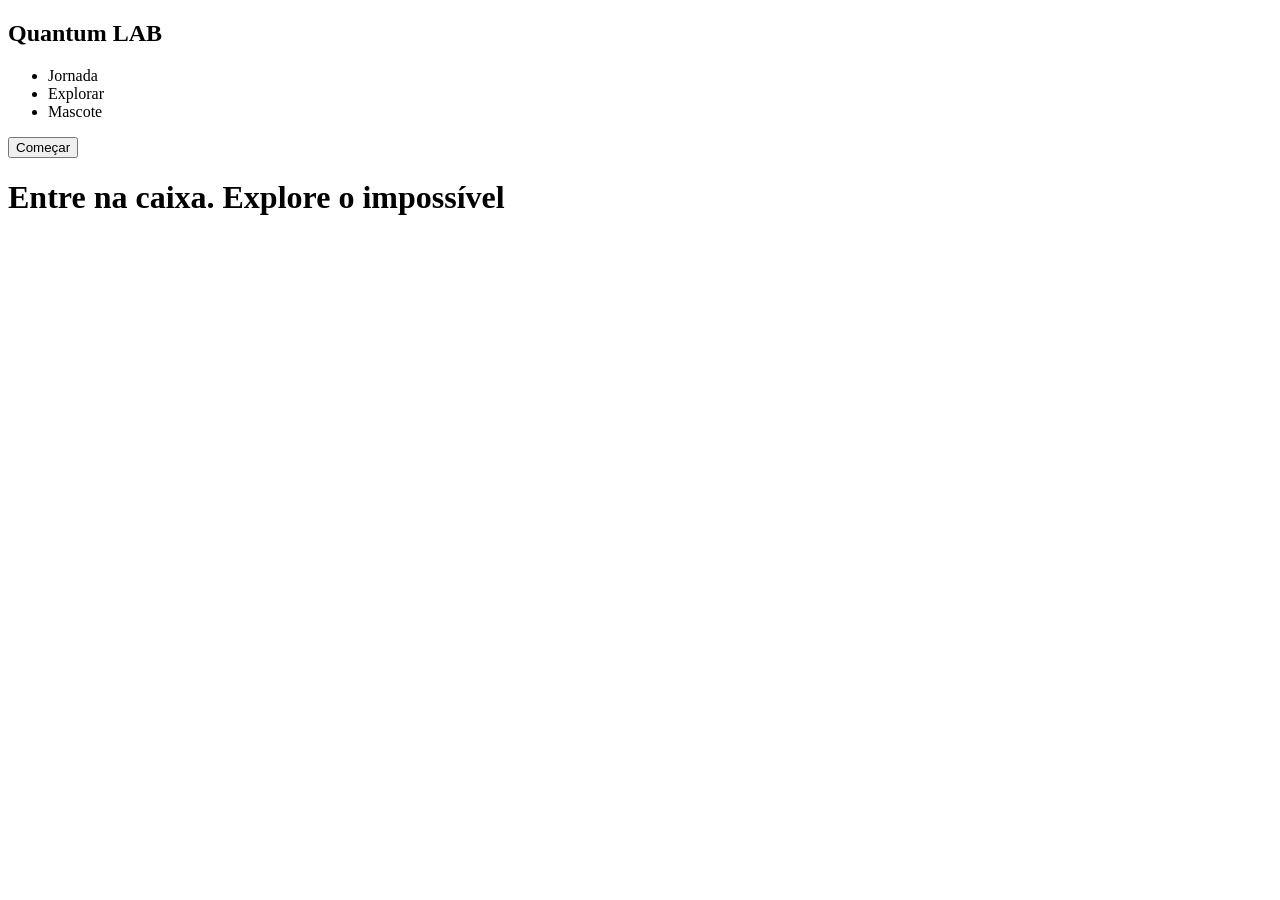
==== templates/index.html @ 4c8d71ef "inicio do html" ====
<!DOCTYPE html>
<html lang="pt-br">
<head>
    <meta charset="UTF-8">
    <meta name="viewport" content="width=device-width, initial-scale=1.0">
    <title>Quantum LAB</title>
    <link rel="stylesheet" href="{{ url_for('static', filename='styles/main.css') }}">  
</head>
<body>
    <header>
        <div class="logo">
            <h2>Quantum LAB</h2>
        </div>
        <div class="links">
            <ul>
                <li><a>Jornada</a></li>
                <li><a>Explorar</a></li>
                <li><a>Mascote</a></li>
            </ul>
        </div>
        <div>
            <button class="botao">Começar</button>
        </div>
    </header>
    <main>
        <h1>Entre na caixa. Explore o impossível</h1>
    </main>
    <footer>
        
    </footer>
</body>
</html>
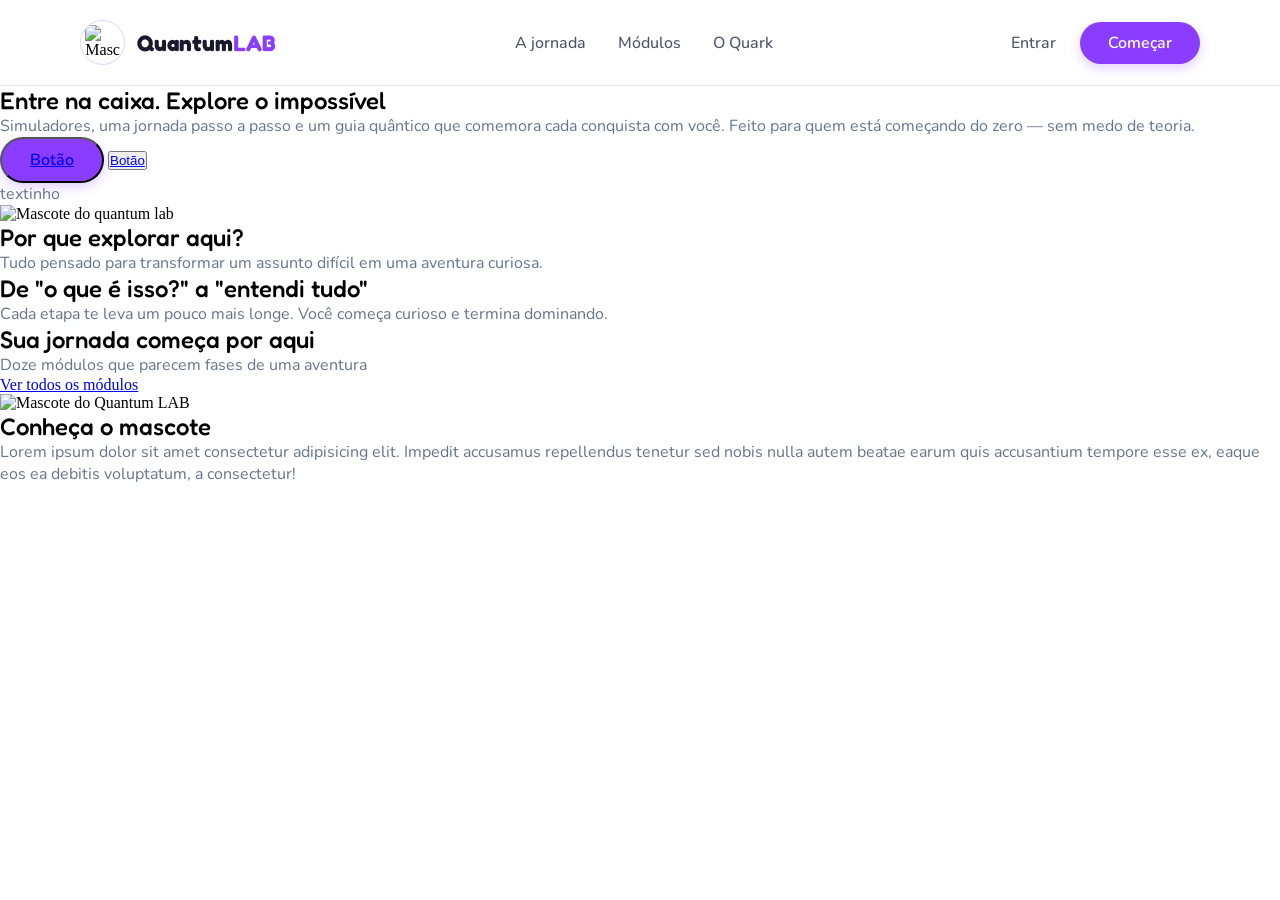
==== commit 81d83f54: "header do index" ====
--- a/templates/index.html
+++ b/templates/index.html
@@ -4,29 +4,111 @@
     <meta charset="UTF-8">
     <meta name="viewport" content="width=device-width, initial-scale=1.0">
     <title>Quantum LAB</title>
+    <link rel="stylesheet" href="../static/styles/main.css">
+    <link rel="stylesheet" href="../static/styles/index.css">
     <link rel="stylesheet" href="{{ url_for('static', filename='styles/main.css') }}">  
 </head>
 <body>
     <header>
+
         <div class="logo">
-            <h2>Quantum LAB</h2>
+            <div class="mascote-icon">
+                <img src="#" alt="Mascote Quantum Lab">
+            </div>
+            <h2>Quantum<span class="roxo">LAB</span></h2>
         </div>
-        <div class="links">
+
+        <nav class="links">
             <ul>
-                <li><a>Jornada</a></li>
-                <li><a>Explorar</a></li>
-                <li><a>Mascote</a></li>
+                <li><a href="#">A jornada</a></li>
+                <li><a href="#">Módulos</a></li>
+                <li><a href="#">O Quark</a></li>
             </ul>
+        </nav>
+
+        <div class="acoes">
+            <a href="#" class="link-entrar">Entrar</a>
+            <a href="#" class="botao1">Começar</a>
         </div>
-        <div>
-            <button class="botao">Começar</button>
-        </div>
+
     </header>
     <main>
-        <h1>Entre na caixa. Explore o impossível</h1>
+        <section id="inicio">
+            <div>
+                <div>
+                    <h1>Entre na caixa. Explore o impossível</h1>
+                    <p>Simuladores, uma jornada passo a passo e um guia quântico que comemora cada conquista com você. Feito para quem está começando do zero — sem medo de teoria.</p>
+                    <button class="botao1"><a href="#">Botão</a></button>
+                    <button class="botao2"><a href="#">Botão</a></button>
+                    <p>textinho</p>
+                </div>
+                <div>
+                    <img src="#" alt="Mascote do quantum lab">
+                </div>
+            </div>
+        </section>
+        <section id="explorar">
+            <div>
+                <div class="titulo-h2">
+                    <h2>Por que explorar aqui?</h2>
+                    <p>Tudo pensado para transformar um assunto difícil em uma aventura curiosa.</p>
+                </div>
+                <div>
+                    <div class="box"></div>
+                    <div class="box"></div>
+                    <div class="box"></div>
+                    <div class="box"></div>
+                </div>
+            </div>
+        </section>
+        <section id="explicar">
+            <div class="titulo-h2">
+                <h2>De "o que é isso?" a "entendi tudo"</h2>
+                <p>Cada etapa te leva um pouco mais longe. Você começa curioso e termina dominando.</p>
+            </div>
+            <div class="trilha">
+
+            </div>
+        </section>
+        <section id="jornada">
+            <div class="titulo-h2">
+                <h2>Sua jornada começa por aqui</h2>
+                <p>Doze módulos que parecem fases de uma aventura</p>
+            </div>
+            <div class="card">
+                <div></div>
+                <div></div>
+                <div></div>
+                <div></div>
+                <div></div>
+                <div></div>
+            </div>
+            <div class="botao2">
+                <a href="#">Ver todos os módulos</a>
+            </div>
+        </section>
+        <section id="mascote">
+            <div>
+                <div>
+                    <img src="#" alt="Mascote do Quantum LAB">
+                </div>
+                <div>
+                    <h2>Conheça o mascote</h2>
+                    <p>Lorem ipsum dolor sit amet consectetur adipisicing elit. Impedit accusamus repellendus tenetur sed nobis nulla autem beatae earum quis accusantium tempore esse ex, eaque eos ea debitis voluptatum, a consectetur!</p>
+                </div>
+            </div>
+        </section>
+        <section id="pronto">
+            <div>
+
+            </div>
+        </section>
+
     </main>
     <footer>
-        
+        <div>
+
+        </div>
     </footer>
 </body>
 </html>
--- a/static/styles/main.css
+++ b/static/styles/main.css
@@ -0,0 +1,21 @@
+/*Fontes*/
+@import url('https://fonts.googleapis.com/css2?family=Fredoka:wght@300..700&family=Nunito:ital,wght@0,200..1000;1,200..1000&family=Viga&display=swap');
+
+* {
+  margin: 0;
+  padding: 0;
+  box-sizing: border-box;
+}
+
+h1, h2{
+    font-family: 'fredoka', sans-serif;
+    font-weight: 500;
+}
+
+p{
+    font-family: "Nunito", sans-serif;
+    color: #65758b;
+}
+.roxo{
+    color: #6b26d9;
+}
--- a/static/styles/index.css
+++ b/static/styles/index.css
@@ -0,0 +1,98 @@
+header {
+    display: flex;
+    justify-content: space-between;
+    align-items: center;
+    padding: 20px 80px;
+    background-color: #ffffff;
+    border-bottom: 1px solid #e5e5e5;
+}
+
+.logo {
+    display: flex;
+    align-items: center;
+    gap: 12px;
+}
+
+.mascote-icon {
+    width: 45px;
+    height: 45px;
+    border-radius: 50%;
+    border: 1px solid #e2d4f8; 
+    display: flex;
+    align-items: center;
+    justify-content: center;
+    overflow: hidden;
+}
+
+.mascote-icon img {
+    width: 80%;
+    height: 80%;
+    object-fit: contain;
+}
+
+.logo h2 {
+    font-size: 1.4rem;
+    font-weight: 700;
+    color: #1a1a2e;
+}
+
+.logo .roxo {
+    color: #8b3dff;
+}
+
+.links ul {
+    display: flex;
+    list-style: none;
+    gap: 32px;
+}
+
+.links a {
+    font-family: 'nunito';
+    text-decoration: none;
+    color: #4a5568;
+    font-size: 1rem;
+    font-weight: 500;
+    transition: color 0.2s ease;
+}
+
+.links a:hover {
+    color: #8b3dff;
+}
+
+.acoes {
+    display: flex;
+    align-items: center;
+    gap: 24px;
+}
+
+.link-entrar {
+    font-family: 'nunito';
+    text-decoration: none;
+    color: #4a5568;
+    font-size: 1rem;
+    font-weight: 500;
+    transition: color 0.2s ease;
+}
+
+.link-entrar:hover {
+    color: #8b3dff;
+}
+
+.botao1 {
+    font-family: 'nunito';
+    display: inline-block;
+    background-color: #8b3dff;
+    color: #ffffff;
+    text-decoration: none;
+    padding: 10px 28px;
+    border-radius: 50px; 
+    font-weight: 600;
+    font-size: 1rem;
+    box-shadow: 0 4px 12px rgba(139, 61, 255, 0.25);
+    transition: transform 0.2s ease, background-color 0.2s ease;
+}
+
+.botao1:hover {
+    background-color: #7928ed;
+    transform: translateY(-1px);
+}
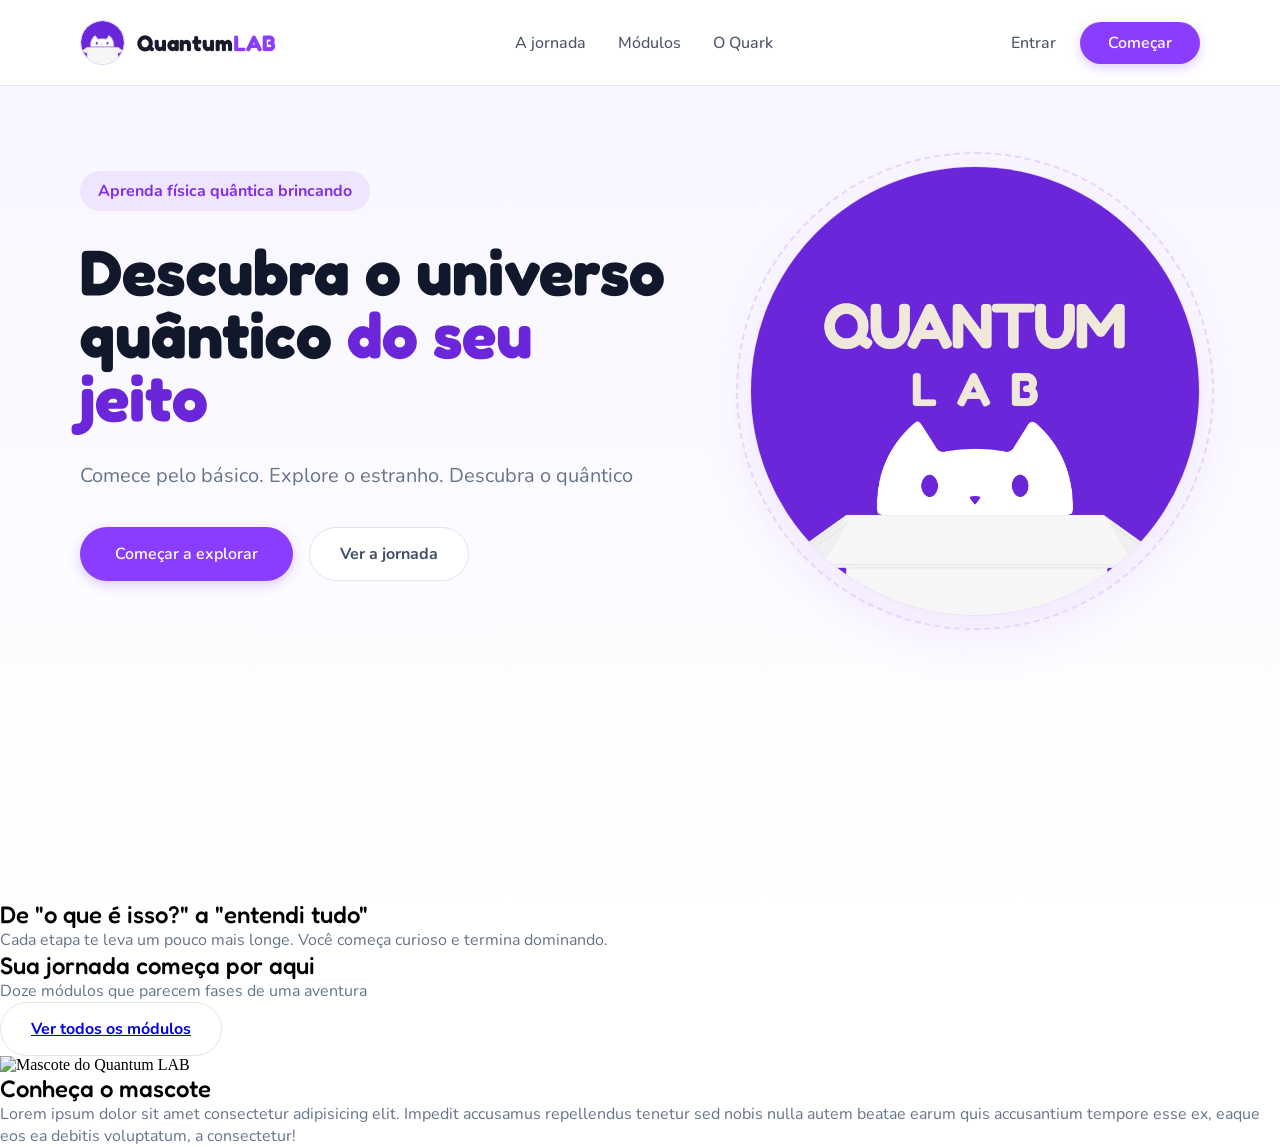
==== commit 95717ff1: "hero do index" ====
--- a/templates/index.html
+++ b/templates/index.html
@@ -10,14 +10,12 @@
 </head>
 <body>
     <header>
-
         <div class="logo">
             <div class="mascote-icon">
-                <img src="#" alt="Mascote Quantum Lab">
+                <img src="../static/images/logo.png" alt="Mascote do Quantum LAB">
             </div>
             <h2>Quantum<span class="roxo">LAB</span></h2>
         </div>
-
         <nav class="links">
             <ul>
                 <li><a href="#">A jornada</a></li>
@@ -33,34 +31,36 @@
 
     </header>
     <main>
+
+    <main>
         <section id="inicio">
-            <div>
-                <div>
-                    <h1>Entre na caixa. Explore o impossível</h1>
-                    <p>Simuladores, uma jornada passo a passo e um guia quântico que comemora cada conquista com você. Feito para quem está começando do zero — sem medo de teoria.</p>
-                    <button class="botao1"><a href="#">Botão</a></button>
-                    <button class="botao2"><a href="#">Botão</a></button>
-                    <p>textinho</p>
+            <div class="hero-conteudo">
+                
+                <div class="hero-texto">
+                    <div class="badge">
+                        <i class="fa-solid fa-sparkles"></i> Aprenda física quântica brincando
+                    </div>
+                    
+                    <h1>Descubra o universo quântico <span class="roxo">do seu jeito</span></h1>
+                    
+                    <p>Comece pelo básico. Explore o estranho. Descubra o quântico</p>
+                    
+                    <div class="hero-botoes">
+                        <a href="#" class="botao1">Começar a explorar</a>
+                        <a href="#" class="botao2">Ver a jornada</a>
+                    </div>
+                    
+                </div>  
+
+                <div class="hero-mascote">
+                    <div class="circulo-mascote">
+                        <img src="../static/images/Quantum.png" alt="Mascote">
+                    </div>
                 </div>
-                <div>
-                    <img src="#" alt="Mascote do quantum lab">
-                </div>
+                
             </div>
         </section>
-        <section id="explorar">
-            <div>
-                <div class="titulo-h2">
-                    <h2>Por que explorar aqui?</h2>
-                    <p>Tudo pensado para transformar um assunto difícil em uma aventura curiosa.</p>
-                </div>
-                <div>
-                    <div class="box"></div>
-                    <div class="box"></div>
-                    <div class="box"></div>
-                    <div class="box"></div>
-                </div>
-            </div>
-        </section>
+
         <section id="explicar">
             <div class="titulo-h2">
                 <h2>De "o que é isso?" a "entendi tudo"</h2>
--- a/static/styles/index.css
+++ b/static/styles/index.css
@@ -25,10 +25,12 @@
 }
 
 .mascote-icon img {
-    width: 80%;
-    height: 80%;
-    object-fit: contain;
-}
+    width: 100%;
+    height: 100%;
+    object-fit: cover;
+    border-radius: 50%;
+}
+
 
 .logo h2 {
     font-size: 1.4rem;
@@ -95,4 +97,134 @@
 .botao1:hover {
     background-color: #7928ed;
     transform: translateY(-1px);
+}
+
+#inicio {
+    min-height: calc(100vh - 86px);
+    padding: 80px;
+    background: linear-gradient(
+        180deg,
+        #f8f6ff 0%,
+        #ffffff 100%
+    );
+}
+
+.hero-conteudo {
+    max-width: 1500px;
+    margin: 0 auto;
+
+    display: flex;
+    align-items: center;
+    justify-content: space-between;
+    gap: 80px;
+}
+
+.hero-texto {
+    max-width: 760px;
+}
+
+.badge {
+    display: inline-block;
+
+    padding: 9px 18px;
+    margin-bottom: 30px;
+
+    border-radius: 30px;
+
+    background-color: #f0e5ff;
+    color: #812de8;
+
+    font-family: "Nunito", sans-serif;
+    font-size: 1rem;
+    font-weight: 700;
+}
+
+.hero-texto h1 {
+    color: #11182b;
+    font-size: clamp(3rem, 5vw, 4.6rem);
+    line-height: 0.98;
+    font-weight: 700;
+    margin-bottom: 30px;
+}
+
+.hero-texto p {
+    max-width: 700px;
+
+    font-size: 1.25rem;
+    line-height: 1.6;
+
+    margin-bottom: 35px;
+}
+
+.hero-botoes {
+    display: flex;
+    align-items: center;
+    gap: 16px;
+    margin-bottom: 30px;
+}
+
+.hero-botoes .botao1 {
+    padding: 16px 35px;
+}
+
+.botao2 {
+    display: inline-block;
+
+    padding: 15px 30px;
+
+    border: 1px solid #dfe4ed;
+    border-radius: 50px;
+
+    background-color: white;
+
+    color: #40506a;
+    text-decoration: none;
+
+    font-family: "Nunito", sans-serif;
+    font-weight: 700;
+}
+
+.hero-info {
+    color: #91a3bf;
+
+    font-family: "Nunito", sans-serif;
+    font-size: 0.95rem;
+}
+
+.hero-mascote {
+    width: 450px;
+    height: 450px;
+    display: flex;
+    align-items: center;
+    justify-content: center;
+    flex-shrink: 0; 
+}
+
+.circulo-mascote {
+    width: 100%;
+    height: 100%;
+    display: flex;
+    align-items: center;
+    justify-content: center;
+    border-radius: 50%;
+    background-color: #ffffff;
+    border: 1px solid #eadcff;
+    box-shadow: 0 20px 50px rgba(139, 61, 255, 0.10);
+    position: relative;
+}
+
+.circulo-mascote::before {
+    content: "";
+    position: absolute;
+    inset: -15px;
+    border-radius: 50%;
+    border: 2px dashed #e7d5ff;
+}
+
+.circulo-mascote img {
+    width: 100%;
+    height: 100%;
+    object-fit: cover;
+    border-radius: 50%;
+    z-index: 1;
 }
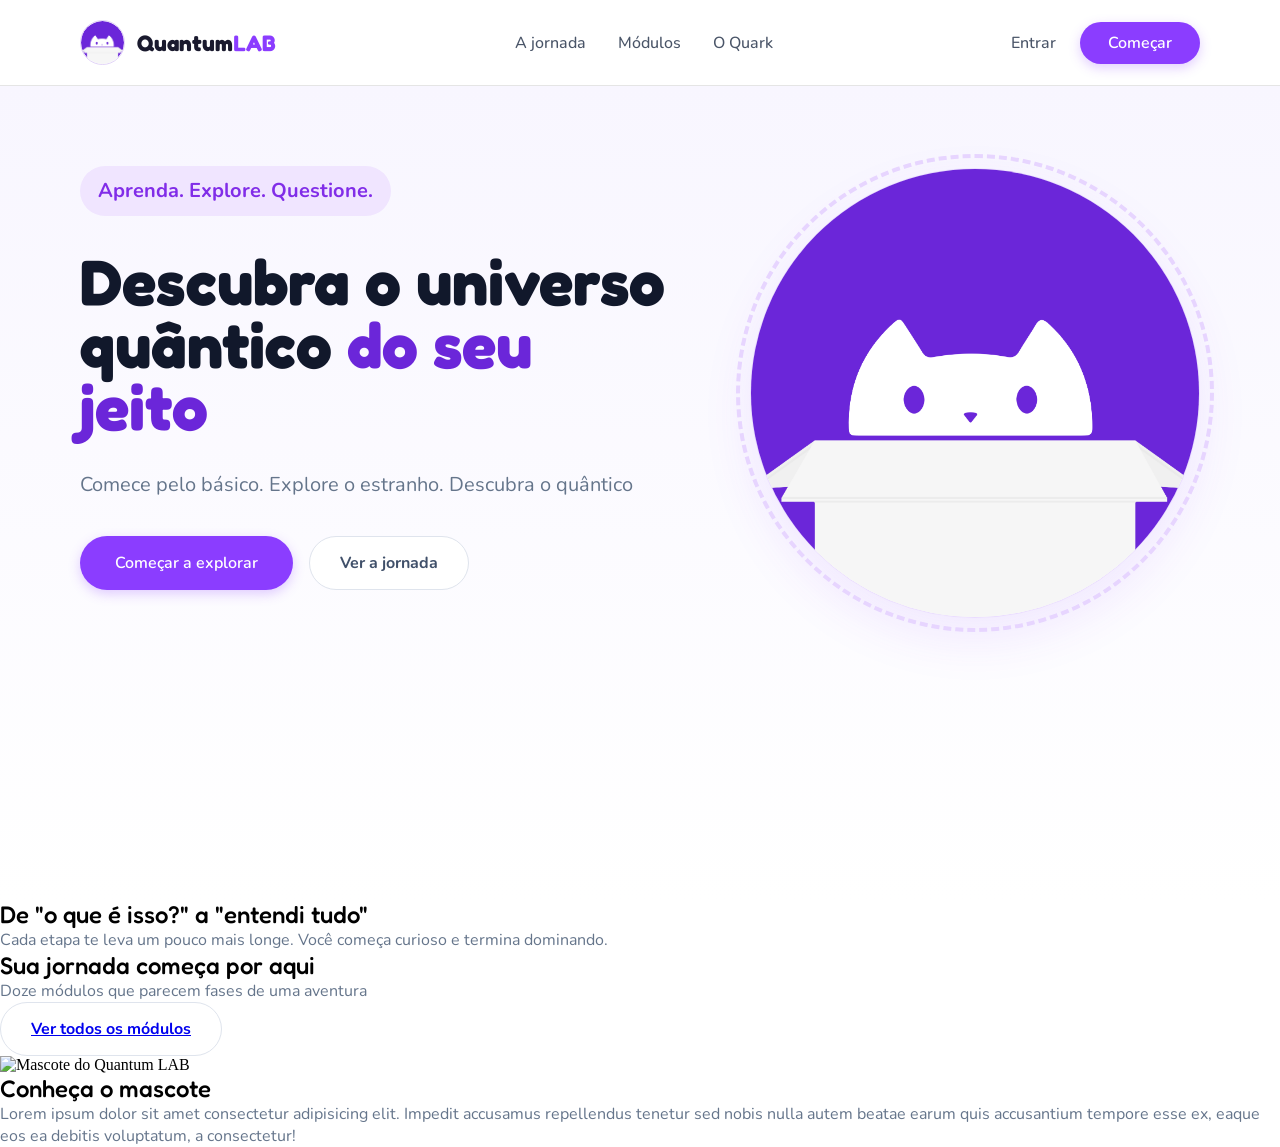
==== commit ad0815b1: "ajustes" ====
--- a/templates/index.html
+++ b/templates/index.html
@@ -38,7 +38,7 @@
                 
                 <div class="hero-texto">
                     <div class="badge">
-                        <i class="fa-solid fa-sparkles"></i> Aprenda física quântica brincando
+                        <p>Aprenda. Explore. Questione.</p>
                     </div>
                     
                     <h1>Descubra o universo quântico <span class="roxo">do seu jeito</span></h1>
@@ -54,7 +54,7 @@
 
                 <div class="hero-mascote">
                     <div class="circulo-mascote">
-                        <img src="../static/images/Quantum.png" alt="Mascote">
+                        <img src="../static/images/logo.png" alt="Mascote">
                     </div>
                 </div>
                 
--- a/static/styles/index.css
+++ b/static/styles/index.css
@@ -112,7 +112,6 @@
 .hero-conteudo {
     max-width: 1500px;
     margin: 0 auto;
-
     display: flex;
     align-items: center;
     justify-content: space-between;
@@ -123,17 +122,13 @@
     max-width: 760px;
 }
 
-.badge {
+.badge p {
     display: inline-block;
-
     padding: 9px 18px;
     margin-bottom: 30px;
-
     border-radius: 30px;
-
     background-color: #f0e5ff;
     color: #812de8;
-
     font-family: "Nunito", sans-serif;
     font-size: 1rem;
     font-weight: 700;
@@ -149,10 +144,8 @@
 
 .hero-texto p {
     max-width: 700px;
-
     font-size: 1.25rem;
     line-height: 1.6;
-
     margin-bottom: 35px;
 }
 
@@ -186,7 +179,6 @@
 
 .hero-info {
     color: #91a3bf;
-
     font-family: "Nunito", sans-serif;
     font-size: 0.95rem;
 }
@@ -218,7 +210,7 @@
     position: absolute;
     inset: -15px;
     border-radius: 50%;
-    border: 2px dashed #e7d5ff;
+    border: 4px dashed #e7d5ff;
 }
 
 .circulo-mascote img {
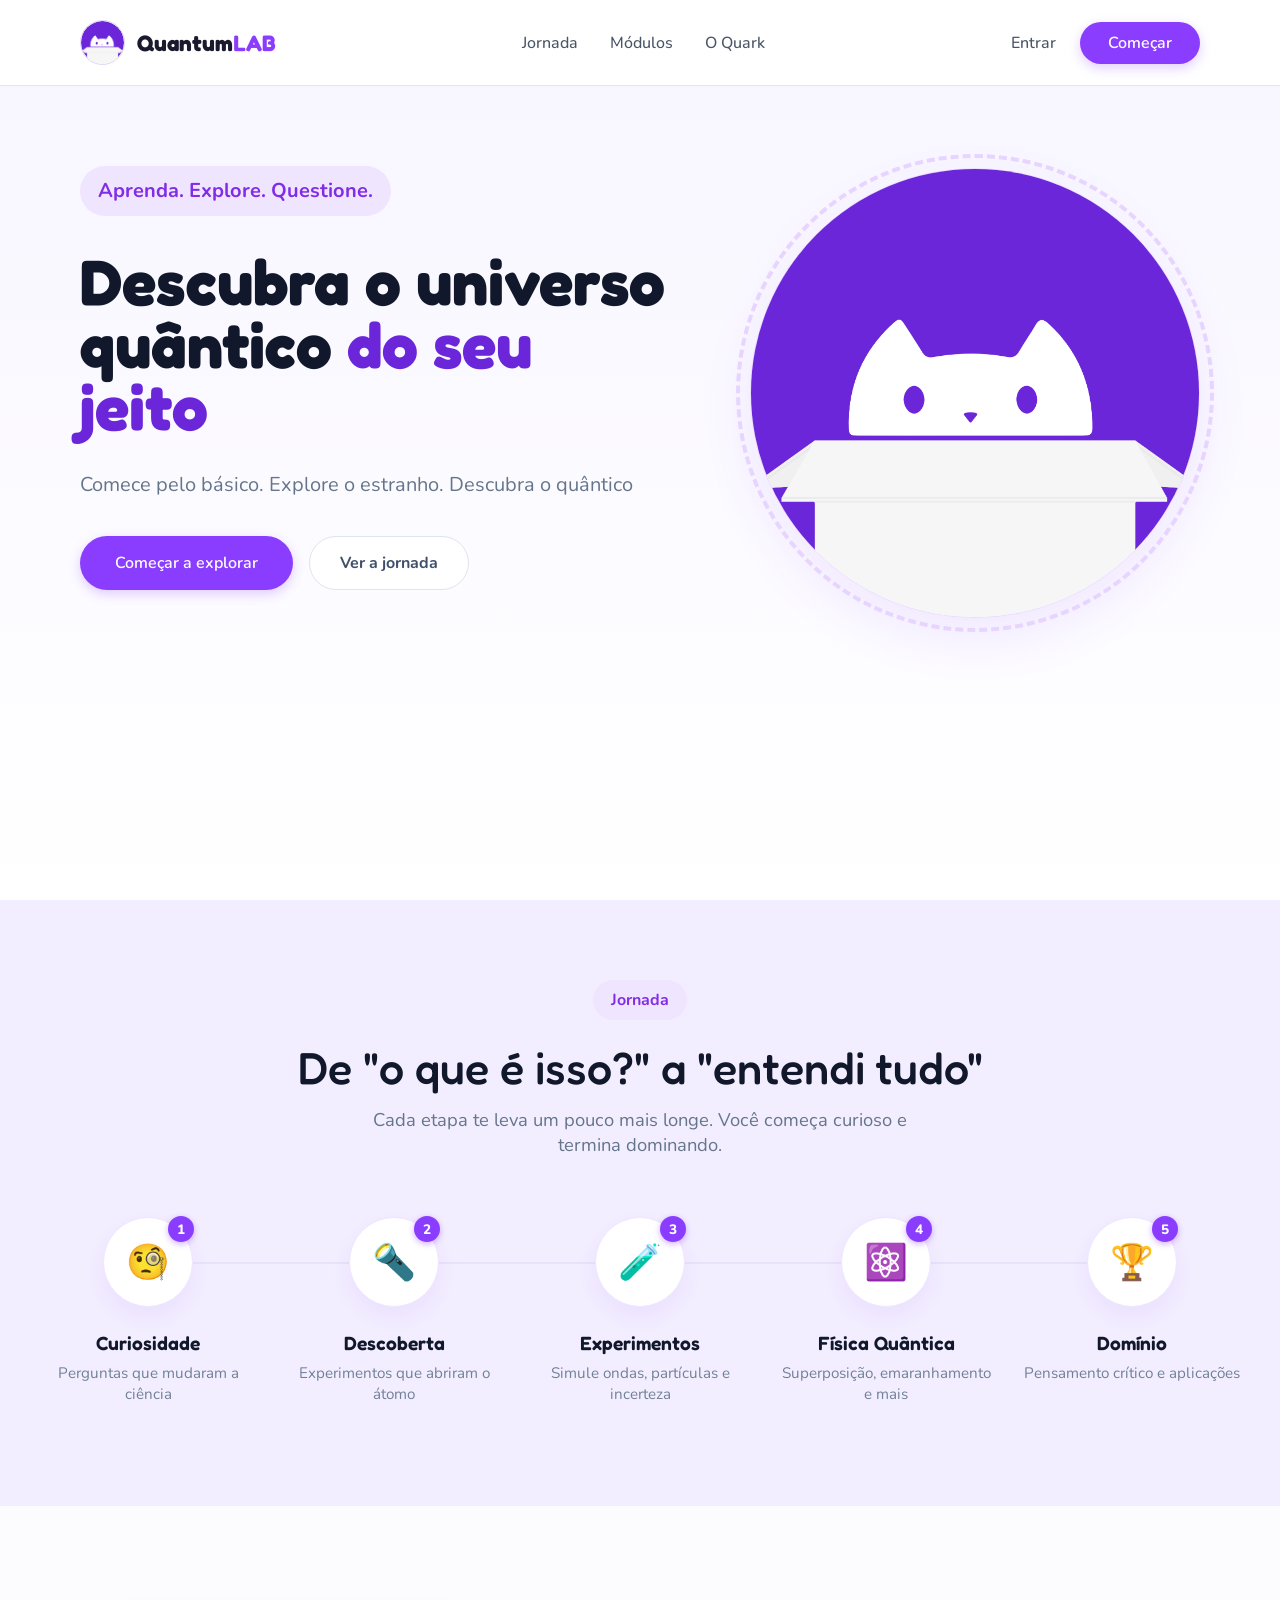
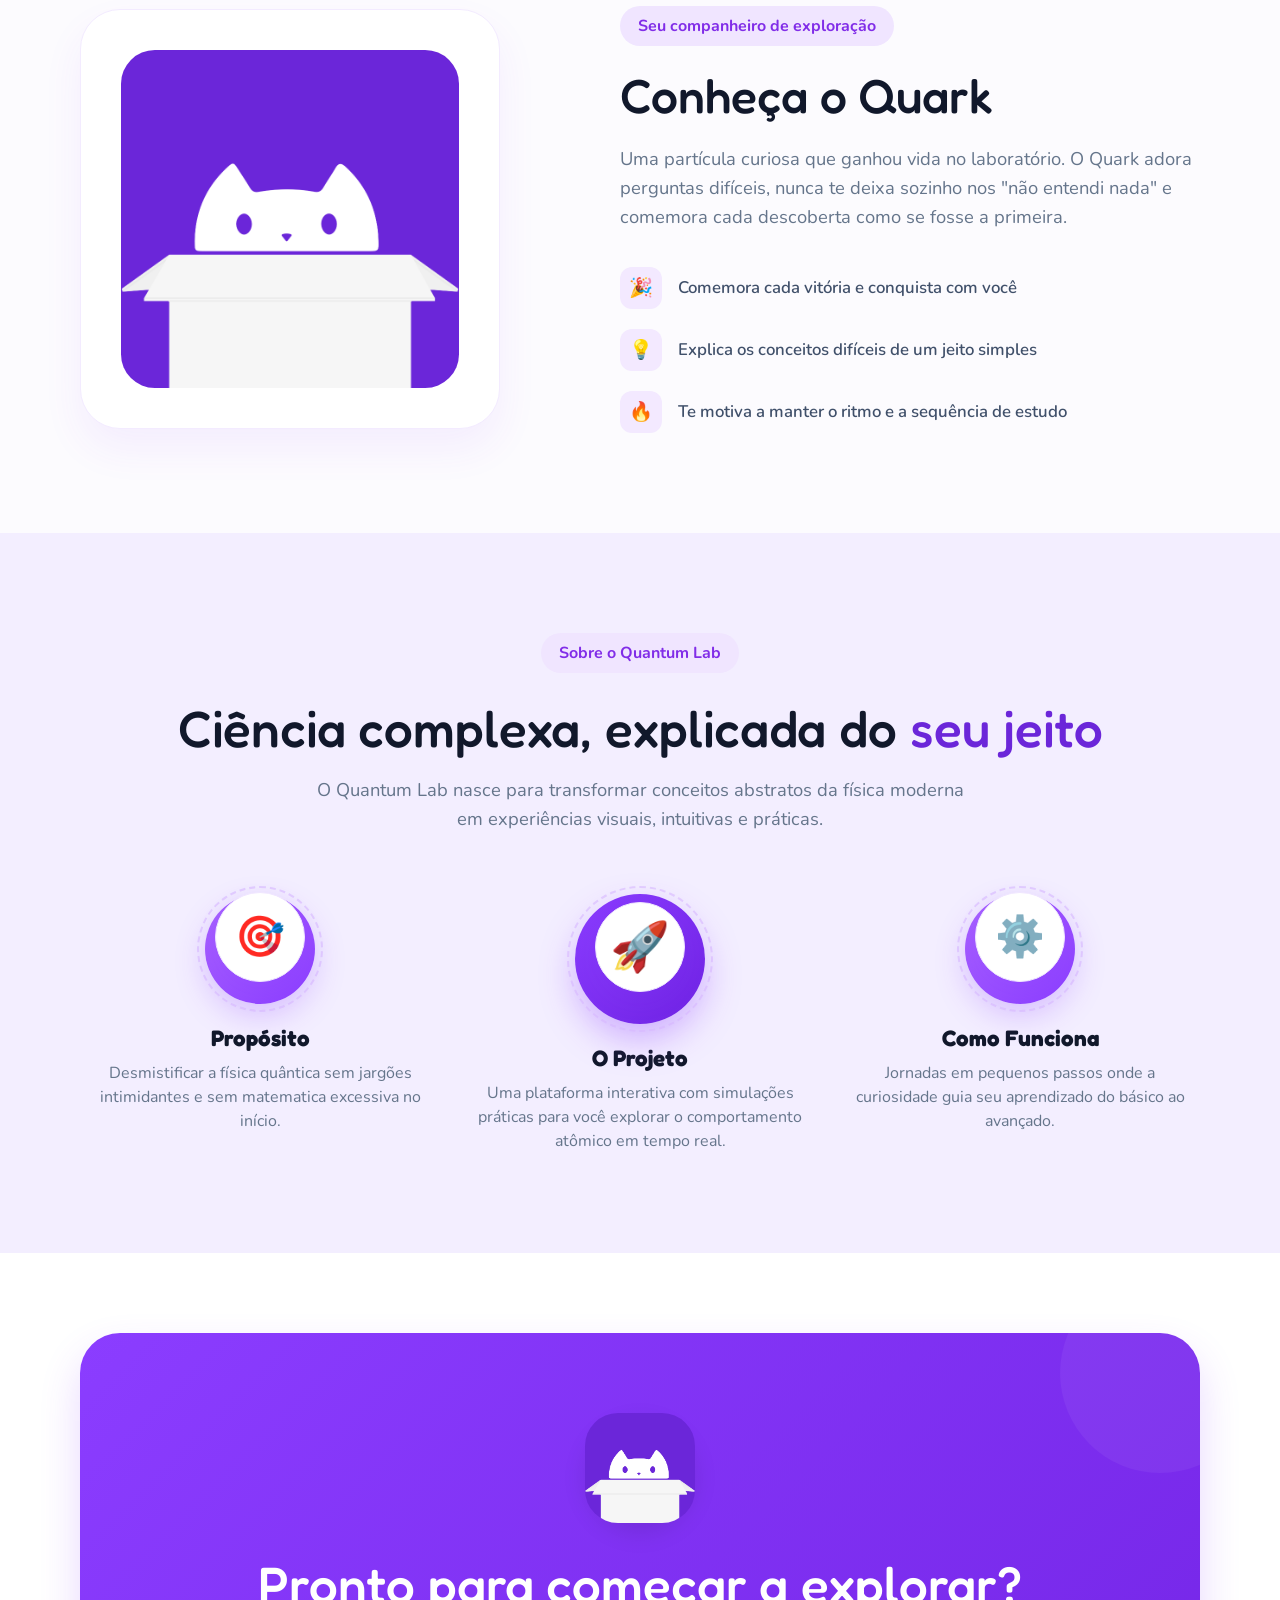
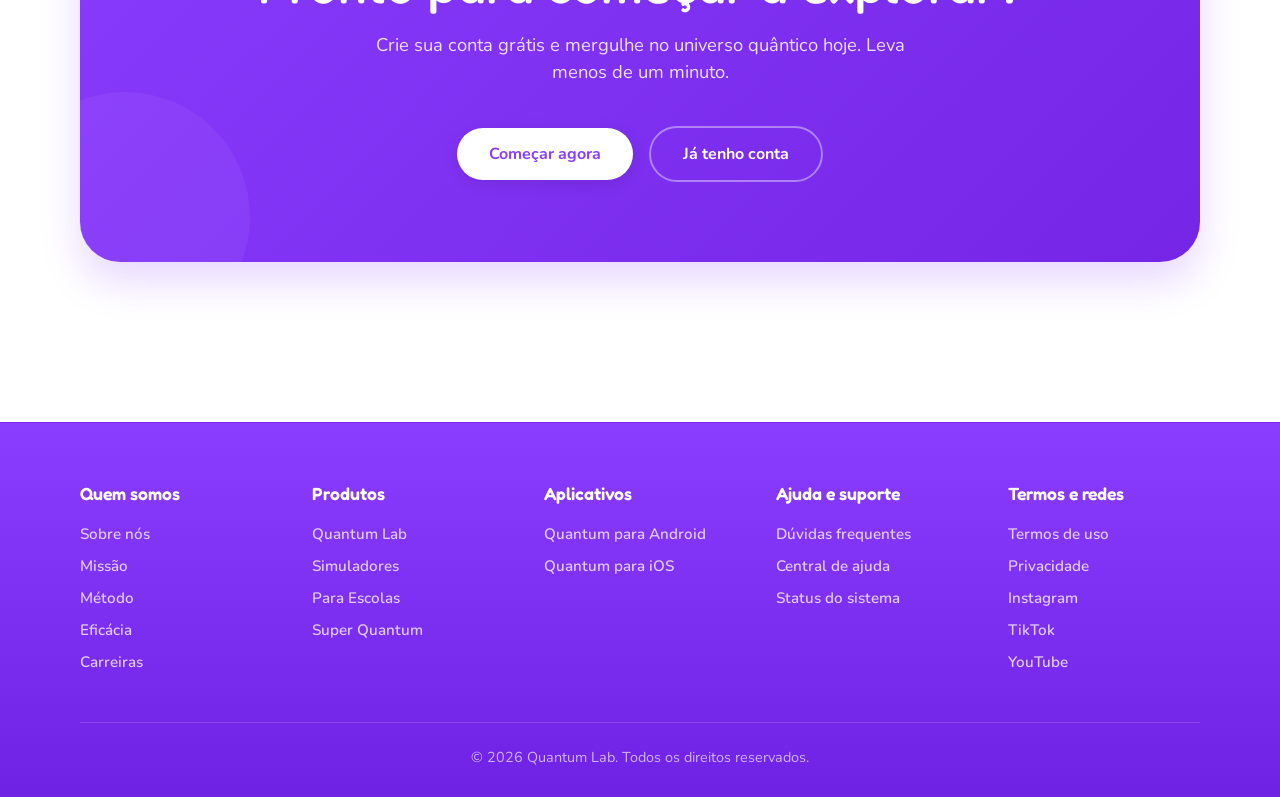
==== commit 1eeecf4a: "css" ====
--- a/templates/index.html
+++ b/templates/index.html
@@ -18,7 +18,7 @@
         </div>
         <nav class="links">
             <ul>
-                <li><a href="#">A jornada</a></li>
+                <li><a href="#jornada">Jornada</a></li>
                 <li><a href="#">Módulos</a></li>
                 <li><a href="#">O Quark</a></li>
             </ul>
@@ -30,7 +30,6 @@
         </div>
 
     </header>
-    <main>
 
     <main>
         <section id="inicio">
@@ -61,53 +60,235 @@
             </div>
         </section>
 
-        <section id="explicar">
+        <section id="jornada">
+            <div class="badge">
+                <p>Jornada</p>
+            </div>
+
             <div class="titulo-h2">
                 <h2>De "o que é isso?" a "entendi tudo"</h2>
                 <p>Cada etapa te leva um pouco mais longe. Você começa curioso e termina dominando.</p>
             </div>
-            <div class="trilha">
-
-            </div>
-        </section>
-        <section id="jornada">
-            <div class="titulo-h2">
-                <h2>Sua jornada começa por aqui</h2>
-                <p>Doze módulos que parecem fases de uma aventura</p>
-            </div>
-            <div class="card">
-                <div></div>
-                <div></div>
-                <div></div>
-                <div></div>
-                <div></div>
-                <div></div>
-            </div>
-            <div class="botao2">
-                <a href="#">Ver todos os módulos</a>
-            </div>
-        </section>
+
+            <div class="trilha-container">
+                <div class="linha-trilha"></div>
+                
+                <div class="trilha">
+                    <!-- Passo 1 -->
+                    <div class="passo-item">
+                        <div class="circulo-icone">
+                            <span class="numero-badge">1</span>
+                            <span class="emoji-icone">🧐</span>
+                        </div>
+                        <h3>Curiosidade</h3>
+                        <p>Perguntas que mudaram a ciência</p>
+                    </div>
+
+                    <!-- Passo 2 -->
+                    <div class="passo-item">
+                        <div class="circulo-icone">
+                            <span class="numero-badge">2</span>
+                            <span class="emoji-icone">🔦</span>
+                        </div>
+                        <h3>Descoberta</h3>
+                        <p>Experimentos que abriram o átomo</p>
+                    </div>
+
+                    <!-- Passo 3 -->
+                    <div class="passo-item">
+                        <div class="circulo-icone">
+                            <span class="numero-badge">3</span>
+                            <span class="emoji-icone">🧪</span>
+                        </div>
+                        <h3>Experimentos</h3>
+                        <p>Simule ondas, partículas e incerteza</p>
+                    </div>
+
+                    <!-- Passo 4 -->
+                    <div class="passo-item">
+                        <div class="circulo-icone">
+                            <span class="numero-badge">4</span>
+                            <span class="emoji-icone">⚛️</span>
+                        </div>
+                        <h3>Física Quântica</h3>
+                        <p>Superposição, emaranhamento e mais</p>
+                    </div>
+
+                    <!-- Passo 5 -->
+                    <div class="passo-item">
+                        <div class="circulo-icone">
+                            <span class="numero-badge">5</span>
+                            <span class="emoji-icone">🏆</span>
+                        </div>
+                        <h3>Domínio</h3>
+                        <p>Pensamento crítico e aplicações</p>
+                    </div>
+                </div>
+            </div>
+        </section>
+
         <section id="mascote">
-            <div>
-                <div>
-                    <img src="#" alt="Mascote do Quantum LAB">
-                </div>
-                <div>
-                    <h2>Conheça o mascote</h2>
-                    <p>Lorem ipsum dolor sit amet consectetur adipisicing elit. Impedit accusamus repellendus tenetur sed nobis nulla autem beatae earum quis accusantium tempore esse ex, eaque eos ea debitis voluptatum, a consectetur!</p>
-                </div>
-            </div>
-        </section>
-        <section id="pronto">
-            <div>
-
+            <div class="mascote-container">
+                <!-- Card com a imagem do mascote à esquerda -->
+                <div class="mascote-card">
+                    <img src="../static/images/logo.png" alt="Quark - Mascote">
+                </div>
+
+                <!-- Conteúdo de texto à direita -->
+                <div class="mascote-texto">
+                    <div class="badge">
+                        <p>Seu companheiro de exploração</p>
+                    </div>
+
+                    <h2>Conheça o Quark</h2>
+
+                    <p class="mascote-descricao">
+                        Uma partícula curiosa que ganhou vida no laboratório. O Quark adora perguntas difíceis, nunca te deixa sozinho nos "não entendi nada" e comemora cada descoberta como se fosse a primeira.
+                    </p>
+
+                    <ul class="mascote-lista">
+                        <li>
+                            <span class="icone-box">🎉</span>
+                            <span>Comemora cada vitória e conquista com você</span>
+                        </li>
+                        <li>
+                            <span class="icone-box">💡</span>
+                            <span>Explica os conceitos difíceis de um jeito simples</span>
+                        </li>
+                        <li>
+                            <span class="icone-box">🔥</span>
+                            <span>Te motiva a manter o ritmo e a sequência de estudo</span>
+                        </li>
+                    </ul>
+                </div>
+            </div>
+        </section>
+
+        <section id="sobre">
+            <div class="sobre-container">
+                <!-- Badge Superior -->
+                <div class="badge">
+                    <p>Sobre o Quantum Lab</p>
+                </div>
+
+                <!-- Título e Subtítulo -->
+                <div class="titulo-h2">
+                    <h2>Ciência complexa, explicada do <span class="roxo">seu jeito</span></h2>
+                    <p>O Quantum Lab nasce para transformar conceitos abstratos da física moderna em experiências visuais, intuitivas e práticas.</p>
+                </div>
+
+                <!-- Elementos Circulares Interativos/Decorativos em Grid Centralizado -->
+                <div class="sobre-circulos-grid">
+                    <!-- Círculo 1: Propósito -->
+                    <div class="circulo-card">
+                        <div class="circulo-roxo-wrapper">
+                            <div class="circulo-roxo">
+                                <span class="circulo-icone">🎯</span>
+                            </div>
+                        </div>
+                        <h3>Propósito</h3>
+                        <p>Desmistificar a física quântica sem jargões intimidantes e sem matematica excessiva no início.</p>
+                    </div>
+
+                    <!-- Círculo 2: O Projeto (Destaque Principal) -->
+                    <div class="circulo-card destaque">
+                        <div class="circulo-roxo-wrapper">
+                            <div class="circulo-roxo grande">
+                                <span class="circulo-icone">🚀</span>
+                            </div>
+                        </div>
+                        <h3>O Projeto</h3>
+                        <p>Uma plataforma interativa com simulações práticas para você explorar o comportamento atômico em tempo real.</p>
+                    </div>
+
+                    <!-- Círculo 3: Metodologia -->
+                    <div class="circulo-card">
+                        <div class="circulo-roxo-wrapper">
+                            <div class="circulo-roxo">
+                                <span class="circulo-icone">⚙️</span>
+                            </div>
+                        </div>
+                        <h3>Como Funciona</h3>
+                        <p>Jornadas em pequenos passos onde a curiosidade guia seu aprendizado do básico ao avançado.</p>
+                    </div>
+                </div>
+            </div>
+        </section>
+
+        <section id="cta-final">
+            <div class="cta-card">
+                <div class="cta-mascote-circulo">
+                    <img src="../static/images/logo.png" alt="Mascote Quark">
+                </div>
+                
+                <h2>Pronto para começar a explorar?</h2>
+                <p>Crie sua conta grátis e mergulhe no universo quântico hoje. Leva menos de um minuto.</p>
+                
+                <div class="cta-botoes">
+                    <a href="#" class="botao-branco">Começar agora</a>
+                    <a href="#" class="botao-borda">Já tenho conta</a>
+                </div>
             </div>
         </section>
 
     </main>
-    <footer>
-        <div>
-
+
+    <footer class="footer-simples">
+        <div class="footer-conteudo">
+            <div class="footer-grid">
+                <div class="footer-col">
+                    <h4>Quem somos</h4>
+                    <ul>
+                        <li><a href="#">Sobre nós</a></li>
+                        <li><a href="#">Missão</a></li>
+                        <li><a href="#">Método</a></li>
+                        <li><a href="#">Eficácia</a></li>
+                        <li><a href="#">Carreiras</a></li>
+                    </ul>
+                </div>
+
+                <div class="footer-col">
+                    <h4>Produtos</h4>
+                    <ul>
+                        <li><a href="#">Quantum Lab</a></li>
+                        <li><a href="#">Simuladores</a></li>
+                        <li><a href="#">Para Escolas</a></li>
+                        <li><a href="#">Super Quantum</a></li>
+                    </ul>
+                </div>
+
+                <div class="footer-col">
+                    <h4>Aplicativos</h4>
+                    <ul>
+                        <li><a href="#">Quantum para Android</a></li>
+                        <li><a href="#">Quantum para iOS</a></li>
+                    </ul>
+                </div>
+
+                <div class="footer-col">
+                    <h4>Ajuda e suporte</h4>
+                    <ul>
+                        <li><a href="#">Dúvidas frequentes</a></li>
+                        <li><a href="#">Central de ajuda</a></li>
+                        <li><a href="#">Status do sistema</a></li>
+                    </ul>
+                </div>
+
+                <div class="footer-col">
+                    <h4>Termos e redes</h4>
+                    <ul>
+                        <li><a href="#">Termos de uso</a></li>
+                        <li><a href="#">Privacidade</a></li>
+                        <li><a href="#">Instagram</a></li>
+                        <li><a href="#">TikTok</a></li>
+                        <li><a href="#">YouTube</a></li>
+                    </ul>
+                </div>
+            </div>
+
+            <div class="footer-bottom">
+                <p>© 2026 Quantum Lab. Todos os direitos reservados.</p>
+            </div>
         </div>
     </footer>
 </body>
--- a/static/styles/main.css
+++ b/static/styles/main.css
@@ -5,6 +5,10 @@
   margin: 0;
   padding: 0;
   box-sizing: border-box;
+}
+
+html {
+  scroll-behavior: smooth;
 }
 
 h1, h2{
--- a/static/styles/index.css
+++ b/static/styles/index.css
@@ -219,4 +219,608 @@
     object-fit: cover;
     border-radius: 50%;
     z-index: 1;
+}
+
+/* Section jornada*/
+#jornada {
+    padding: 80px 40px 100px;
+    background-color: #F3EEFF;
+    text-align: center;
+}
+
+#jornada .badge p {
+    margin-bottom: 20px;
+}
+
+.titulo-h2 h2 {
+    font-size: clamp(2rem, 3.5vw, 2.8rem);
+    color: #11182b;
+    margin-bottom: 12px;
+}
+
+.titulo-h2 p {
+    font-size: 1.15rem;
+    max-width: 600px;
+    margin: 0 auto 60px;
+}
+
+/* Estrutura da Trilha */
+.trilha-container {
+    position: relative;
+    max-width: 1300px;
+    margin: 0 auto;
+}
+
+.linha-trilha {
+    position: absolute;
+    top: 45px;
+    left: 8%;
+    right: 8%;
+    height: 2px;
+    background-color: #e9e2f8;
+    z-index: 1;
+}
+
+.trilha {
+    display: flex;
+    justify-content: space-between;
+    align-items: flex-start;
+    position: relative;
+    z-index: 2;
+}
+
+.passo-item {
+    display: flex;
+    flex-direction: column;
+    align-items: center;
+    width: 18%;
+}
+
+/* Círculos e Ícones */
+.circulo-icone {
+    width: 90px;
+    height: 90px;
+    border-radius: 50%;
+    background-color: #ffffff;
+    border: 1px solid #f0e6ff;
+    box-shadow: 0 10px 25px rgba(139, 61, 255, 0.08);
+    display: flex;
+    align-items: center;
+    justify-content: center;
+    position: relative;
+    margin-bottom: 24px;
+}
+
+.emoji-icone {
+    font-size: 2.2rem;
+}
+
+/* Badge numérico (1, 2, 3...) */
+.numero-badge {
+    position: absolute;
+    top: -2px;
+    right: -2px;
+    width: 26px;
+    height: 26px;
+    background-color: #8b3dff;
+    color: #ffffff;
+    border-radius: 50%;
+    font-family: 'Nunito', sans-serif;
+    font-size: 0.85rem;
+    font-weight: 800;
+    display: flex;
+    align-items: center;
+    justify-content: center;
+    box-shadow: 0 2px 6px rgba(139, 61, 255, 0.4);
+}
+
+/* Textos da etapa */
+.passo-item h3 {
+    font-family: 'Fredoka', sans-serif;
+    font-size: 1.2rem;
+    font-weight: 600;
+    color: #11182b;
+    margin-bottom: 8px;
+}
+
+.passo-item p {
+    font-size: 0.95rem;
+    line-height: 1.4;
+    color: #718096;
+}
+
+/* Seção Mascote */
+#mascote {
+    padding: 100px 80px;
+    background-color: #fcfbfe;
+    display: flex;
+    justify-content: center;
+}
+
+.mascote-container {
+    max-width: 1200px;
+    width: 100%;
+    display: flex;
+    align-items: center;
+    justify-content: space-between;
+    gap: 80px;
+}
+
+/* Card da Imagem */
+.mascote-card {
+    width: 420px;
+    height: 420px;
+    background-color: #ffffff;
+    border-radius: 40px;
+    padding: 40px;
+    display: flex;
+    align-items: center;
+    justify-content: center;
+    box-shadow: 0 20px 40px rgba(139, 61, 255, 0.07);
+    border: 1px solid #f3ebff;
+    flex-shrink: 0;
+}
+
+.mascote-card img {
+    width: 100%;
+    height: 100%;
+    object-fit: contain;
+}
+
+/* Texto do Mascote */
+.mascote-texto {
+    max-width: 580px;
+}
+
+.mascote-texto .badge p {
+    margin-bottom: 20px;
+}
+
+.mascote-texto h2 {
+    font-size: clamp(2.2rem, 4vw, 3rem);
+    color: #11182b;
+    margin-bottom: 20px;
+}
+
+.mascote-descricao {
+    font-size: 1.15rem;
+    line-height: 1.6;
+    color: #65758b;
+    margin-bottom: 35px;
+}
+
+/* Lista de Recursos com Ícones */
+.mascote-lista {
+    list-style: none;
+    display: flex;
+    flex-direction: column;
+    gap: 20px;
+}
+
+.mascote-lista li {
+    display: flex;
+    align-items: center;
+    gap: 16px;
+    font-family: "Nunito", sans-serif;
+    font-size: 1.05rem;
+    color: #40506a;
+    font-weight: 600;
+}
+
+.icone-box {
+    width: 42px;
+    height: 42px;
+    border-radius: 12px;
+    background-color: #f3e9ff;
+    display: flex;
+    align-items: center;
+    justify-content: center;
+    font-size: 1.2rem;
+    flex-shrink: 0;
+}
+
+/* Seção Mascote */
+#mascote {
+    padding: 100px 80px;
+    background-color: #fcfbfe;
+    display: flex;
+    justify-content: center;
+}
+
+.mascote-container {
+    max-width: 1200px;
+    width: 100%;
+    display: flex;
+    align-items: center;
+    justify-content: space-between;
+    gap: 80px;
+}
+
+/* Card da Imagem */
+.mascote-card {
+    width: 420px;
+    height: 420px;
+    background-color: #ffffff;
+    border-radius: 40px;
+    padding: 40px;
+    display: flex;
+    align-items: center;
+    justify-content: center;
+    box-shadow: 0 20px 40px rgba(139, 61, 255, 0.07);
+    border: 1px solid #f3ebff;
+    flex-shrink: 0;
+}
+
+.mascote-card img {
+    width: 100%;
+    height: 100%;
+    object-fit: cover;
+    border-radius: 10%; 
+}
+
+/* Texto do Mascote */
+.mascote-texto {
+    max-width: 580px;
+}
+
+.mascote-texto .badge p {
+    margin-bottom: 20px;
+}
+
+.mascote-texto h2 {
+    font-size: clamp(2.2rem, 4vw, 3rem);
+    color: #11182b;
+    margin-bottom: 20px;
+}
+
+.mascote-descricao {
+    font-size: 1.15rem;
+    line-height: 1.6;
+    color: #65758b;
+    margin-bottom: 35px;
+}
+
+/* Lista de Recursos com Ícones */
+.mascote-lista {
+    list-style: none;
+    display: flex;
+    flex-direction: column;
+    gap: 20px;
+}
+
+.mascote-lista li {
+    display: flex;
+    align-items: center;
+    gap: 16px;
+    font-family: "Nunito", sans-serif;
+    font-size: 1.05rem;
+    color: #40506a;
+    font-weight: 600;
+}
+
+.icone-box {
+    width: 42px;
+    height: 42px;
+    border-radius: 12px;
+    background-color: #f3e9ff;
+    display: flex;
+    align-items: center;
+    justify-content: center;
+    font-size: 1.2rem;
+    flex-shrink: 0;
+}
+
+/* Seção Sobre o Quantum Lab */
+#sobre {
+    padding: 100px 40px;
+    background: #F3EEFF;
+    text-align: center;
+    position: relative;
+    overflow: hidden;
+}
+
+.sobre-container {
+    max-width: 1200px;
+    margin: 0 auto;
+    display: flex;
+    flex-direction: column;
+    align-items: center;
+    position: relative;
+    z-index: 2;
+}
+
+#sobre .badge p {
+    margin-bottom: 24px;
+}
+
+#sobre .titulo-h2 h2 {
+    font-size: clamp(2.2rem, 4vw, 3.2rem);
+    color: #11182b;
+    margin-bottom: 16px;
+}
+
+#sobre .titulo-h2 p {
+    font-size: 1.15rem;
+    max-width: 650px;
+    margin: 0 auto 60px;
+    line-height: 1.6;
+}
+
+/* Grid de Círculos Roxos */
+.sobre-circulos-grid {
+    display: flex;
+    justify-content: center;
+    align-items: flex-start;
+    gap: 40px;
+    width: 100%;
+    flex-wrap: wrap;
+}
+
+.circulo-card {
+    flex: 1;
+    min-width: 260px;
+    max-width: 340px;
+    display: flex;
+    flex-direction: column;
+    align-items: center;
+
+}
+
+/* Estrutura dos Círculos e Efeitos Visuais */
+.circulo-roxo-wrapper {
+    position: relative;
+    margin-bottom: 20px;
+    display: flex;
+    align-items: center;
+    justify-content: center;
+}
+
+.circulo-roxo {
+    width: 110px;
+    height: 110px;
+    border-radius: 50%;
+    background: linear-gradient(135deg, #a862ff 0%, #8b3dff 100%);
+    display: flex;
+    align-items: center;
+    justify-content: center;
+    box-shadow: 0 12px 30px rgba(139, 61, 255, 0.25);
+    position: relative;
+    transition: transform 0.3s ease, box-shadow 0.3s ease;
+}
+
+/* Anel externo pulsante/decorativo */
+.circulo-roxo::before {
+    content: "";
+    position: absolute;
+    inset: -8px;
+    border-radius: 50%;
+    border: 2px dashed #d8b8ff;
+    opacity: 0.6;
+}
+
+.circulo-roxo.grande {
+    width: 130px;
+    height: 130px;
+    background: linear-gradient(135deg, #8b3dff 0%, #6f22e3 100%);
+    box-shadow: 0 16px 35px rgba(139, 61, 255, 0.35);
+}
+
+.circulo-card:hover .circulo-roxo {
+    transform: translateY(-6px) scale(1.05);
+    box-shadow: 0 20px 40px rgba(139, 61, 255, 0.4);
+}
+
+.circulo-icone {
+    font-size: 2.5rem;
+}
+
+.circulo-roxo.grande .circulo-icone {
+    font-size: 3rem;
+}
+
+/* Tipografia dos Cards */
+.circulo-card h3 {
+    font-family: 'Fredoka', sans-serif;
+    font-size: 1.4rem;
+    color: #11182b;
+    margin-bottom: 10px;
+}
+
+.circulo-card p {
+    font-size: 1rem;
+    line-height: 1.5;
+    color: #65758b;
+}
+
+/* Seção CTA Final */
+#cta-final {
+    padding: 80px;
+    background-color: #ffffff;
+    display: flex;
+    justify-content: center;
+}
+
+.cta-card {
+    max-width: 1300px;
+    width: 100%;
+    background: linear-gradient(135deg, #8b3dff 0%, #7425e6 100%);
+    border-radius: 40px;
+    padding: 80px 40px;
+    text-align: center;
+    position: relative;
+    overflow: hidden;
+    box-shadow: 0 20px 40px rgba(139, 61, 255, 0.2);
+}
+
+/* Efeito de círculos decorativos nos cantos */
+.cta-card::before {
+    content: "";
+    position: absolute;
+    bottom: -80px;
+    left: -80px;
+    width: 250px;
+    height: 250px;
+    background: rgba(255, 255, 255, 0.05);
+    border-radius: 50%;
+}
+
+.cta-card::after {
+    content: "";
+    position: absolute;
+    top: -60px;
+    right: -60px;
+    width: 200px;
+    height: 200px;
+    background: rgba(255, 255, 255, 0.05);
+    border-radius: 50%;
+}
+
+/* Círculo do Mascote */
+.cta-mascote-circulo {
+    width: 110px;
+    height: 110px;
+    background-color: #ffffff;
+    border-radius: 50%;
+    margin: 0 auto 30px;
+    display: flex;
+    align-items: center;
+    justify-content: center;
+    box-shadow: 0 10px 25px rgba(0, 0, 0, 0.1);
+    position: relative;
+    z-index: 2;
+}
+
+.cta-mascote-circulo img {
+    width: 100%;
+    height: 100%;
+    object-fit: cover;
+    border-radius: 30%;
+}
+
+/* Títulos e Textos */
+.cta-card h2 {
+    font-family: 'Fredoka', sans-serif;
+    font-size: clamp(2.2rem, 4vw, 3.2rem);
+    color: #ffffff;
+    margin-bottom: 16px;
+    position: relative;
+    z-index: 2;
+}
+
+.cta-card p {
+    font-family: 'Nunito', sans-serif;
+    font-size: 1.15rem;
+    color: rgba(255, 255, 255, 0.85);
+    max-width: 550px;
+    margin: 0 auto 40px;
+    line-height: 1.5;
+    position: relative;
+    z-index: 2;
+}
+
+/* Botões do CTA */
+.cta-botoes {
+    display: flex;
+    justify-content: center;
+    align-items: center;
+    gap: 16px;
+    position: relative;
+    z-index: 2;
+}
+
+.botao-branco {
+    background-color: #ffffff;
+    color: #8b3dff;
+    padding: 15px 32px;
+    border-radius: 50px;
+    font-family: 'Nunito', sans-serif;
+    font-weight: 700;
+    text-decoration: none;
+    box-shadow: 0 4px 15px rgba(0, 0, 0, 0.1);
+    transition: transform 0.2s ease, background-color 0.2s ease;
+}
+
+.botao-branco:hover {
+    background-color: #f4f0ff;
+    transform: translateY(-2px);
+}
+
+.botao-borda {
+    background-color: transparent;
+    color: #ffffff;
+    border: 2px solid rgba(255, 255, 255, 0.4);
+    padding: 15px 32px;
+    border-radius: 50px;
+    font-family: 'Nunito', sans-serif;
+    font-weight: 700;
+    text-decoration: none;
+    transition: border-color 0.2s ease, background-color 0.2s ease;
+}
+
+.botao-borda:hover {
+    border-color: #ffffff;
+    background-color: rgba(255, 255, 255, 0.1);
+}
+
+
+/* Footer Reto com Degradê Roxo */
+.footer-simples {
+    width: 100%;
+    margin-top: 80px;
+    background: linear-gradient(180deg, #8b3dff 0%, #6f22e3 100%);
+    padding: 60px 80px 30px;
+    border-top: 1px solid #7928ed;
+}
+
+.footer-conteudo {
+    max-width: 1200px;
+    margin: 0 auto;
+}
+
+.footer-grid {
+    display: grid;
+    grid-template-columns: repeat(auto-fit, minmax(180px, 1fr));
+    gap: 40px;
+    margin-bottom: 50px;
+}
+
+.footer-col h4 {
+    font-family: 'Fredoka', sans-serif;
+    color: #ffffff;
+    font-size: 1.1rem;
+    margin-bottom: 20px;
+    font-weight: 600;
+}
+
+.footer-col ul {
+    list-style: none;
+    display: flex;
+    flex-direction: column;
+    gap: 12px;
+}
+
+.footer-col a {
+    font-family: 'Nunito', sans-serif;
+    color: #e2cbff;
+    text-decoration: none;
+    font-size: 0.95rem;
+    font-weight: 600;
+    transition: color 0.2s ease;
+}
+
+.footer-col a:hover {
+    color: #ffffff;
+}
+
+/* Divisória e Copyright */
+.footer-bottom {
+    padding-top: 24px;
+    border-top: 1px solid rgba(255, 255, 255, 0.15);
+    text-align: center;
+}
+
+.footer-bottom p {
+    font-family: 'Nunito', sans-serif;
+    color: #d1b3ff;
+    font-size: 0.9rem;
 }
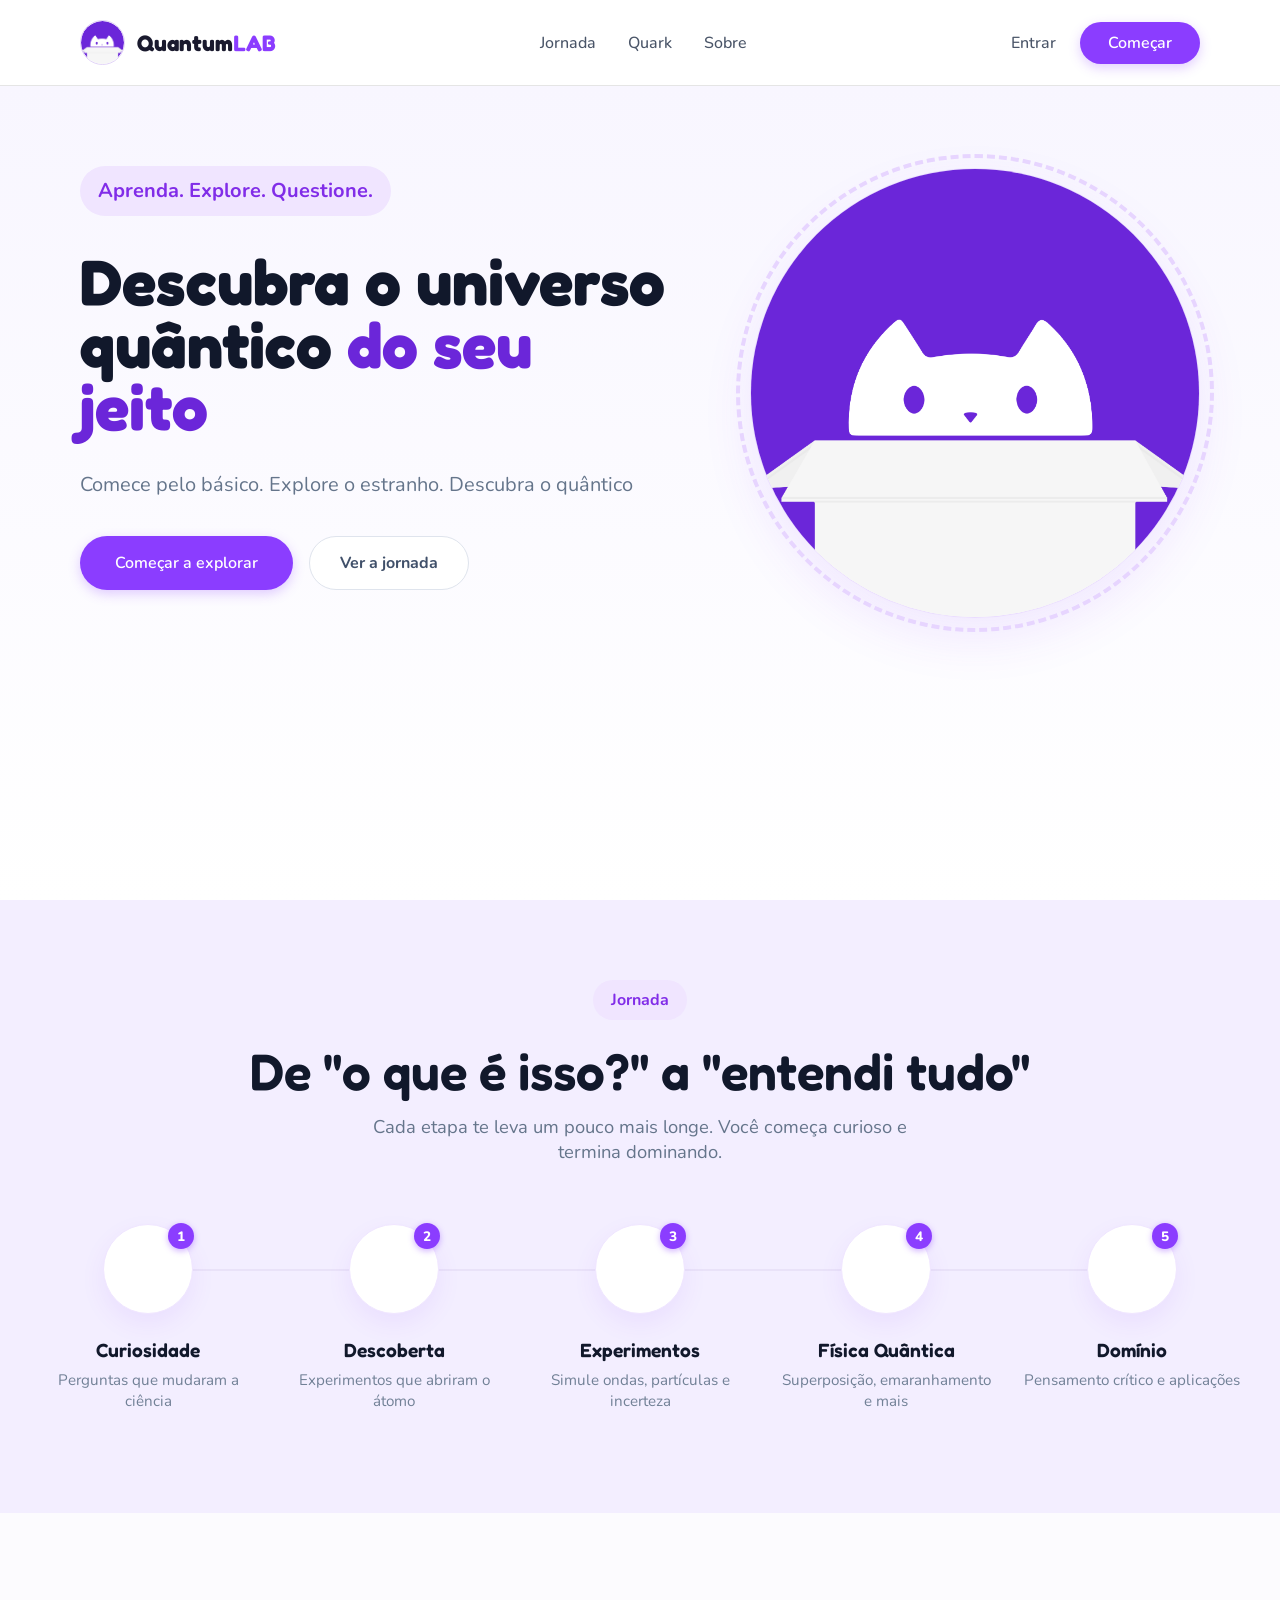
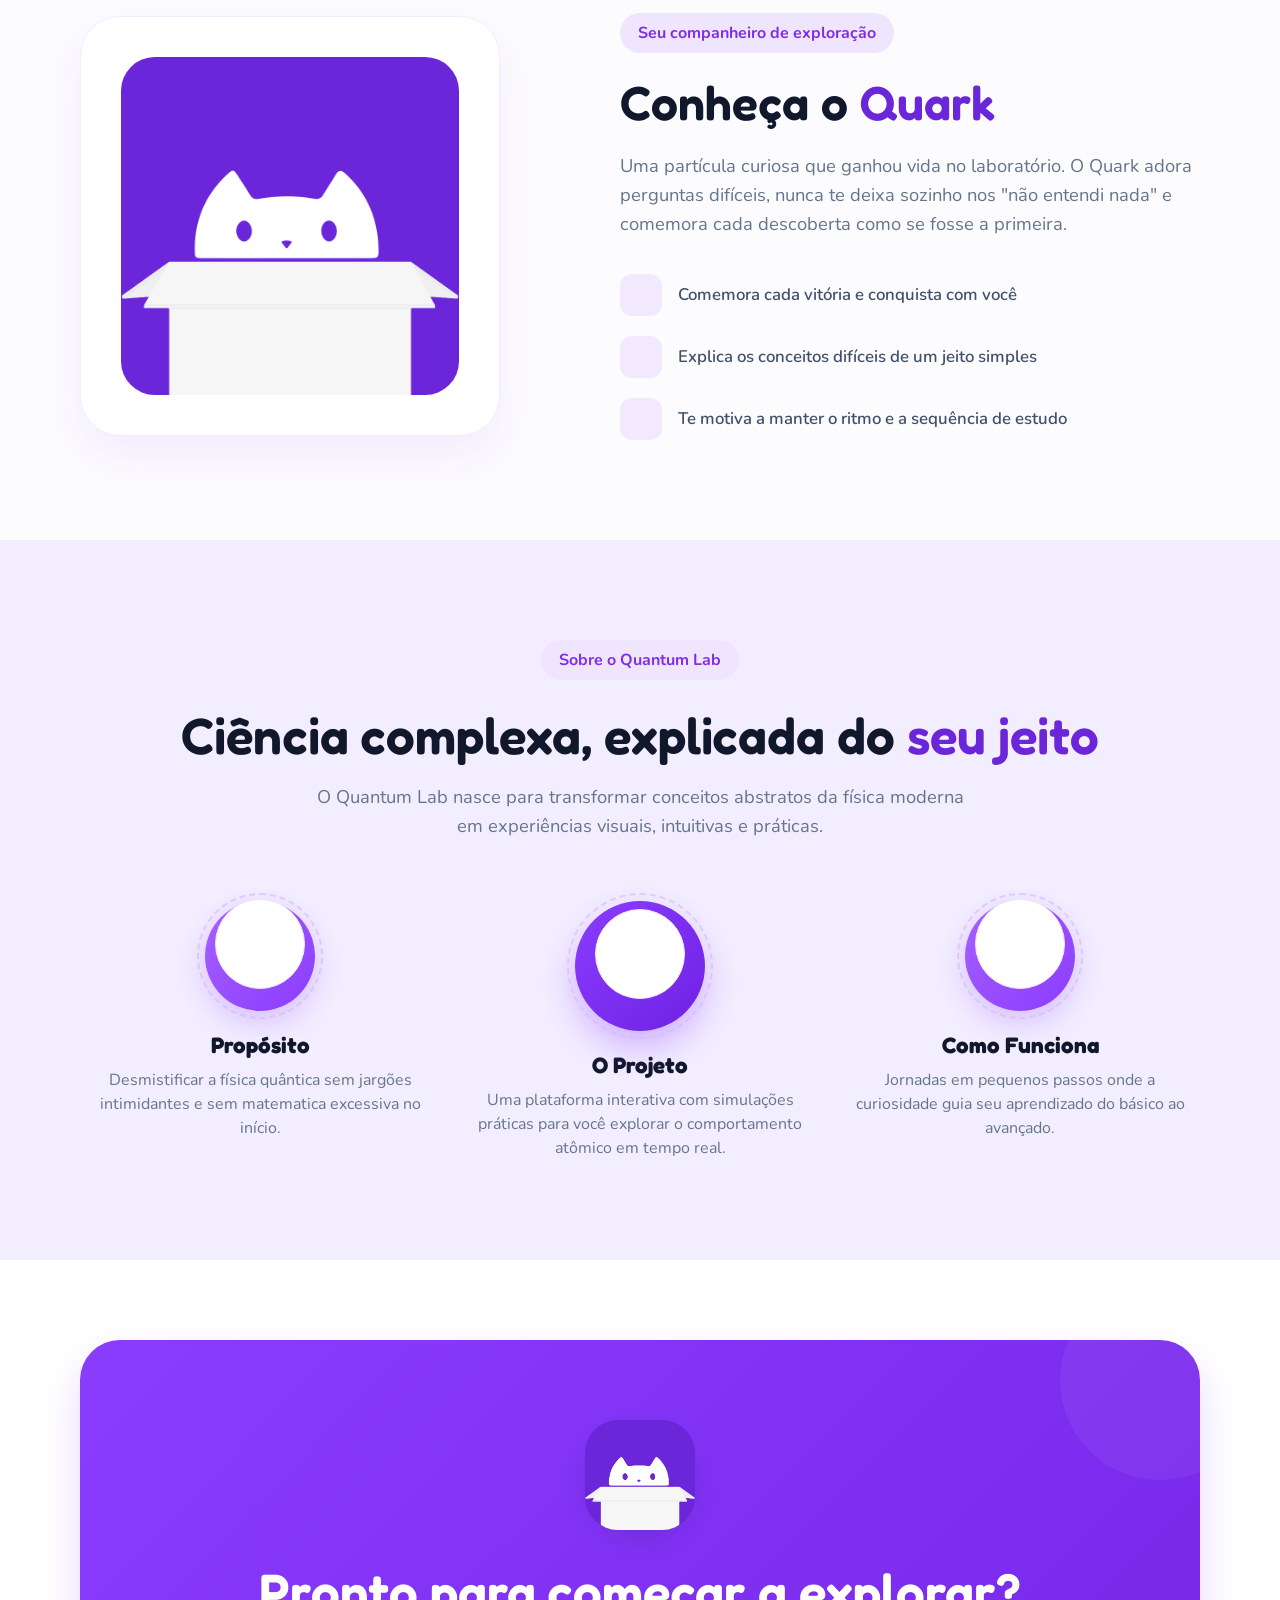
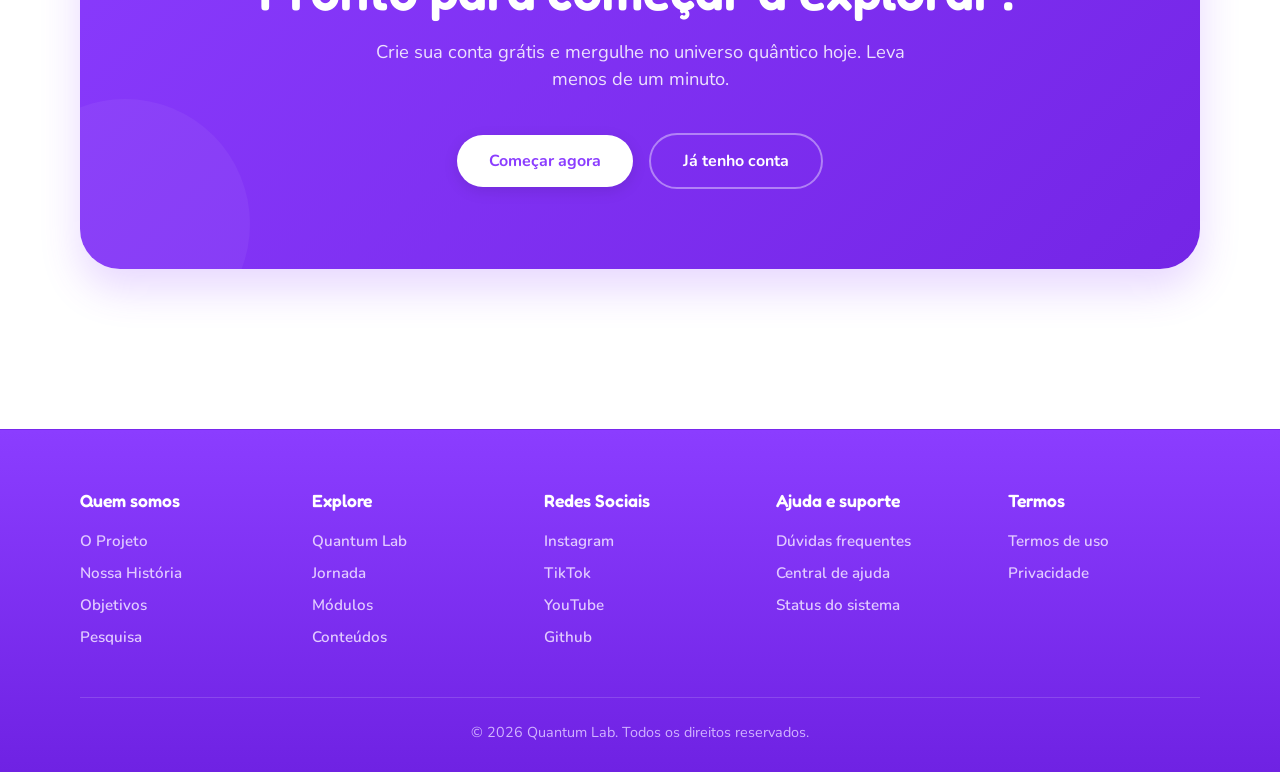
==== commit 0a05636d: "index semi finalizado" ====
--- a/templates/index.html
+++ b/templates/index.html
@@ -19,8 +19,8 @@
         <nav class="links">
             <ul>
                 <li><a href="#jornada">Jornada</a></li>
-                <li><a href="#">Módulos</a></li>
-                <li><a href="#">O Quark</a></li>
+                <li><a href="#mascote">Quark</a></li>
+                <li><a href="#sobre">Sobre</a></li>
             </ul>
         </nav>
 
@@ -46,7 +46,7 @@
                     
                     <div class="hero-botoes">
                         <a href="#" class="botao1">Começar a explorar</a>
-                        <a href="#" class="botao2">Ver a jornada</a>
+                        <a href="#jornada" class="botao2">Ver a jornada</a>
                     </div>
                     
                 </div>  
@@ -74,51 +74,46 @@
                 <div class="linha-trilha"></div>
                 
                 <div class="trilha">
-                    <!-- Passo 1 -->
                     <div class="passo-item">
                         <div class="circulo-icone">
                             <span class="numero-badge">1</span>
-                            <span class="emoji-icone">🧐</span>
+                            <span class="emoji-icone"></span>
                         </div>
                         <h3>Curiosidade</h3>
                         <p>Perguntas que mudaram a ciência</p>
                     </div>
 
-                    <!-- Passo 2 -->
                     <div class="passo-item">
                         <div class="circulo-icone">
                             <span class="numero-badge">2</span>
-                            <span class="emoji-icone">🔦</span>
+                            <span class="emoji-icone"></span>
                         </div>
                         <h3>Descoberta</h3>
                         <p>Experimentos que abriram o átomo</p>
                     </div>
 
-                    <!-- Passo 3 -->
                     <div class="passo-item">
                         <div class="circulo-icone">
                             <span class="numero-badge">3</span>
-                            <span class="emoji-icone">🧪</span>
+                            <span class="emoji-icone"></span>
                         </div>
                         <h3>Experimentos</h3>
                         <p>Simule ondas, partículas e incerteza</p>
                     </div>
 
-                    <!-- Passo 4 -->
                     <div class="passo-item">
                         <div class="circulo-icone">
                             <span class="numero-badge">4</span>
-                            <span class="emoji-icone">⚛️</span>
+                            <span class="emoji-icone"></span>
                         </div>
                         <h3>Física Quântica</h3>
                         <p>Superposição, emaranhamento e mais</p>
                     </div>
 
-                    <!-- Passo 5 -->
                     <div class="passo-item">
                         <div class="circulo-icone">
                             <span class="numero-badge">5</span>
-                            <span class="emoji-icone">🏆</span>
+                            <span class="emoji-icone"></span>
                         </div>
                         <h3>Domínio</h3>
                         <p>Pensamento crítico e aplicações</p>
@@ -129,18 +124,17 @@
 
         <section id="mascote">
             <div class="mascote-container">
-                <!-- Card com a imagem do mascote à esquerda -->
+
                 <div class="mascote-card">
                     <img src="../static/images/logo.png" alt="Quark - Mascote">
                 </div>
 
-                <!-- Conteúdo de texto à direita -->
                 <div class="mascote-texto">
                     <div class="badge">
                         <p>Seu companheiro de exploração</p>
                     </div>
 
-                    <h2>Conheça o Quark</h2>
+                    <h2>Conheça o <span class="roxo">Quark</span></h2>
 
                     <p class="mascote-descricao">
                         Uma partícula curiosa que ganhou vida no laboratório. O Quark adora perguntas difíceis, nunca te deixa sozinho nos "não entendi nada" e comemora cada descoberta como se fosse a primeira.
@@ -148,15 +142,15 @@
 
                     <ul class="mascote-lista">
                         <li>
-                            <span class="icone-box">🎉</span>
+                            <span class="icone-box"></span>
                             <span>Comemora cada vitória e conquista com você</span>
                         </li>
                         <li>
-                            <span class="icone-box">💡</span>
+                            <span class="icone-box"></span>
                             <span>Explica os conceitos difíceis de um jeito simples</span>
                         </li>
                         <li>
-                            <span class="icone-box">🔥</span>
+                            <span class="icone-box"></span>
                             <span>Te motiva a manter o ritmo e a sequência de estudo</span>
                         </li>
                     </ul>
@@ -166,46 +160,40 @@
 
         <section id="sobre">
             <div class="sobre-container">
-                <!-- Badge Superior -->
                 <div class="badge">
                     <p>Sobre o Quantum Lab</p>
                 </div>
 
-                <!-- Título e Subtítulo -->
                 <div class="titulo-h2">
                     <h2>Ciência complexa, explicada do <span class="roxo">seu jeito</span></h2>
                     <p>O Quantum Lab nasce para transformar conceitos abstratos da física moderna em experiências visuais, intuitivas e práticas.</p>
                 </div>
 
-                <!-- Elementos Circulares Interativos/Decorativos em Grid Centralizado -->
                 <div class="sobre-circulos-grid">
-                    <!-- Círculo 1: Propósito -->
                     <div class="circulo-card">
                         <div class="circulo-roxo-wrapper">
                             <div class="circulo-roxo">
-                                <span class="circulo-icone">🎯</span>
+                                <span class="circulo-icone"></span>
                             </div>
                         </div>
                         <h3>Propósito</h3>
                         <p>Desmistificar a física quântica sem jargões intimidantes e sem matematica excessiva no início.</p>
                     </div>
 
-                    <!-- Círculo 2: O Projeto (Destaque Principal) -->
                     <div class="circulo-card destaque">
                         <div class="circulo-roxo-wrapper">
                             <div class="circulo-roxo grande">
-                                <span class="circulo-icone">🚀</span>
+                                <span class="circulo-icone"></span>
                             </div>
                         </div>
                         <h3>O Projeto</h3>
                         <p>Uma plataforma interativa com simulações práticas para você explorar o comportamento atômico em tempo real.</p>
                     </div>
 
-                    <!-- Círculo 3: Metodologia -->
                     <div class="circulo-card">
                         <div class="circulo-roxo-wrapper">
                             <div class="circulo-roxo">
-                                <span class="circulo-icone">⚙️</span>
+                                <span class="circulo-icone"></span>
                             </div>
                         </div>
                         <h3>Como Funciona</h3>
@@ -239,29 +227,30 @@
                 <div class="footer-col">
                     <h4>Quem somos</h4>
                     <ul>
-                        <li><a href="#">Sobre nós</a></li>
-                        <li><a href="#">Missão</a></li>
-                        <li><a href="#">Método</a></li>
-                        <li><a href="#">Eficácia</a></li>
-                        <li><a href="#">Carreiras</a></li>
-                    </ul>
-                </div>
-
-                <div class="footer-col">
-                    <h4>Produtos</h4>
+                        <li><a href="#">O Projeto</a></li>
+                        <li><a href="#">Nossa História</a></li>
+                        <li><a href="#">Objetivos</a></li>
+                        <li><a href="#">Pesquisa</a></li>
+                    </ul>
+                </div>
+
+                <div class="footer-col">
+                    <h4>Explore</h4>
                     <ul>
                         <li><a href="#">Quantum Lab</a></li>
-                        <li><a href="#">Simuladores</a></li>
-                        <li><a href="#">Para Escolas</a></li>
-                        <li><a href="#">Super Quantum</a></li>
-                    </ul>
-                </div>
-
-                <div class="footer-col">
-                    <h4>Aplicativos</h4>
-                    <ul>
-                        <li><a href="#">Quantum para Android</a></li>
-                        <li><a href="#">Quantum para iOS</a></li>
+                        <li><a href="#">Jornada</a></li>
+                        <li><a href="#">Módulos</a></li>
+                        <li><a href="#">Conteúdos</a></li>
+                    </ul>
+                </div>
+
+                <div class="footer-col">
+                    <h4>Redes Sociais</h4>
+                    <ul>
+                        <li><a href="#">Instagram</a></li>
+                        <li><a href="#">TikTok</a></li>
+                        <li><a href="#">YouTube</a></li>
+                        <li><a href="#">Github</a></li>
                     </ul>
                 </div>
 
@@ -275,13 +264,10 @@
                 </div>
 
                 <div class="footer-col">
-                    <h4>Termos e redes</h4>
+                    <h4>Termos</h4>
                     <ul>
                         <li><a href="#">Termos de uso</a></li>
                         <li><a href="#">Privacidade</a></li>
-                        <li><a href="#">Instagram</a></li>
-                        <li><a href="#">TikTok</a></li>
-                        <li><a href="#">YouTube</a></li>
                     </ul>
                 </div>
             </div>
--- a/static/styles/main.css
+++ b/static/styles/main.css
@@ -13,7 +13,7 @@
 
 h1, h2{
     font-family: 'fredoka', sans-serif;
-    font-weight: 500;
+    font-weight: 600;
 }
 
 p{
--- a/static/styles/index.css
+++ b/static/styles/index.css
@@ -135,7 +135,7 @@
 }
 
 .hero-texto h1 {
-    color: #11182b;
+    color: #11182B;
     font-size: clamp(3rem, 5vw, 4.6rem);
     line-height: 0.98;
     font-weight: 700;
@@ -233,7 +233,7 @@
 }
 
 .titulo-h2 h2 {
-    font-size: clamp(2rem, 3.5vw, 2.8rem);
+    font-size: clamp(2.2rem, 4vw, 3.2rem);
     color: #11182b;
     margin-bottom: 12px;
 }
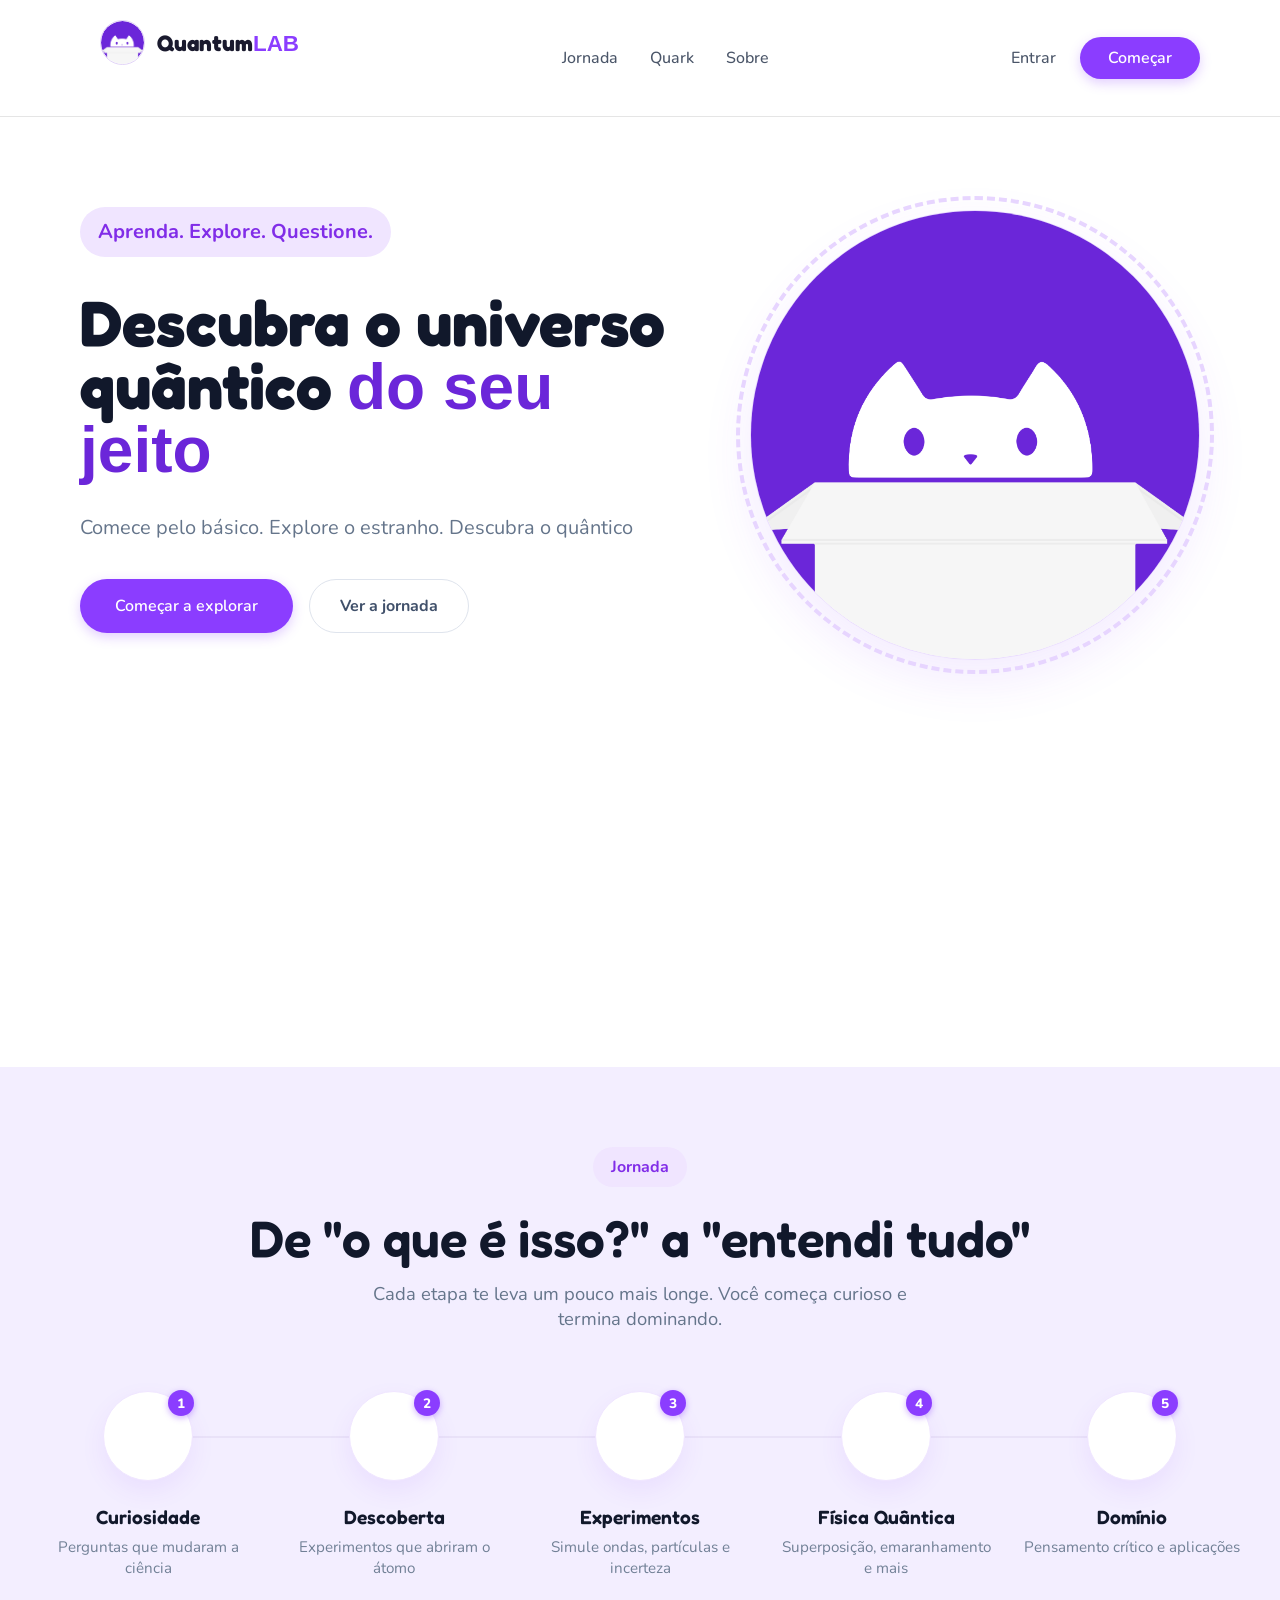
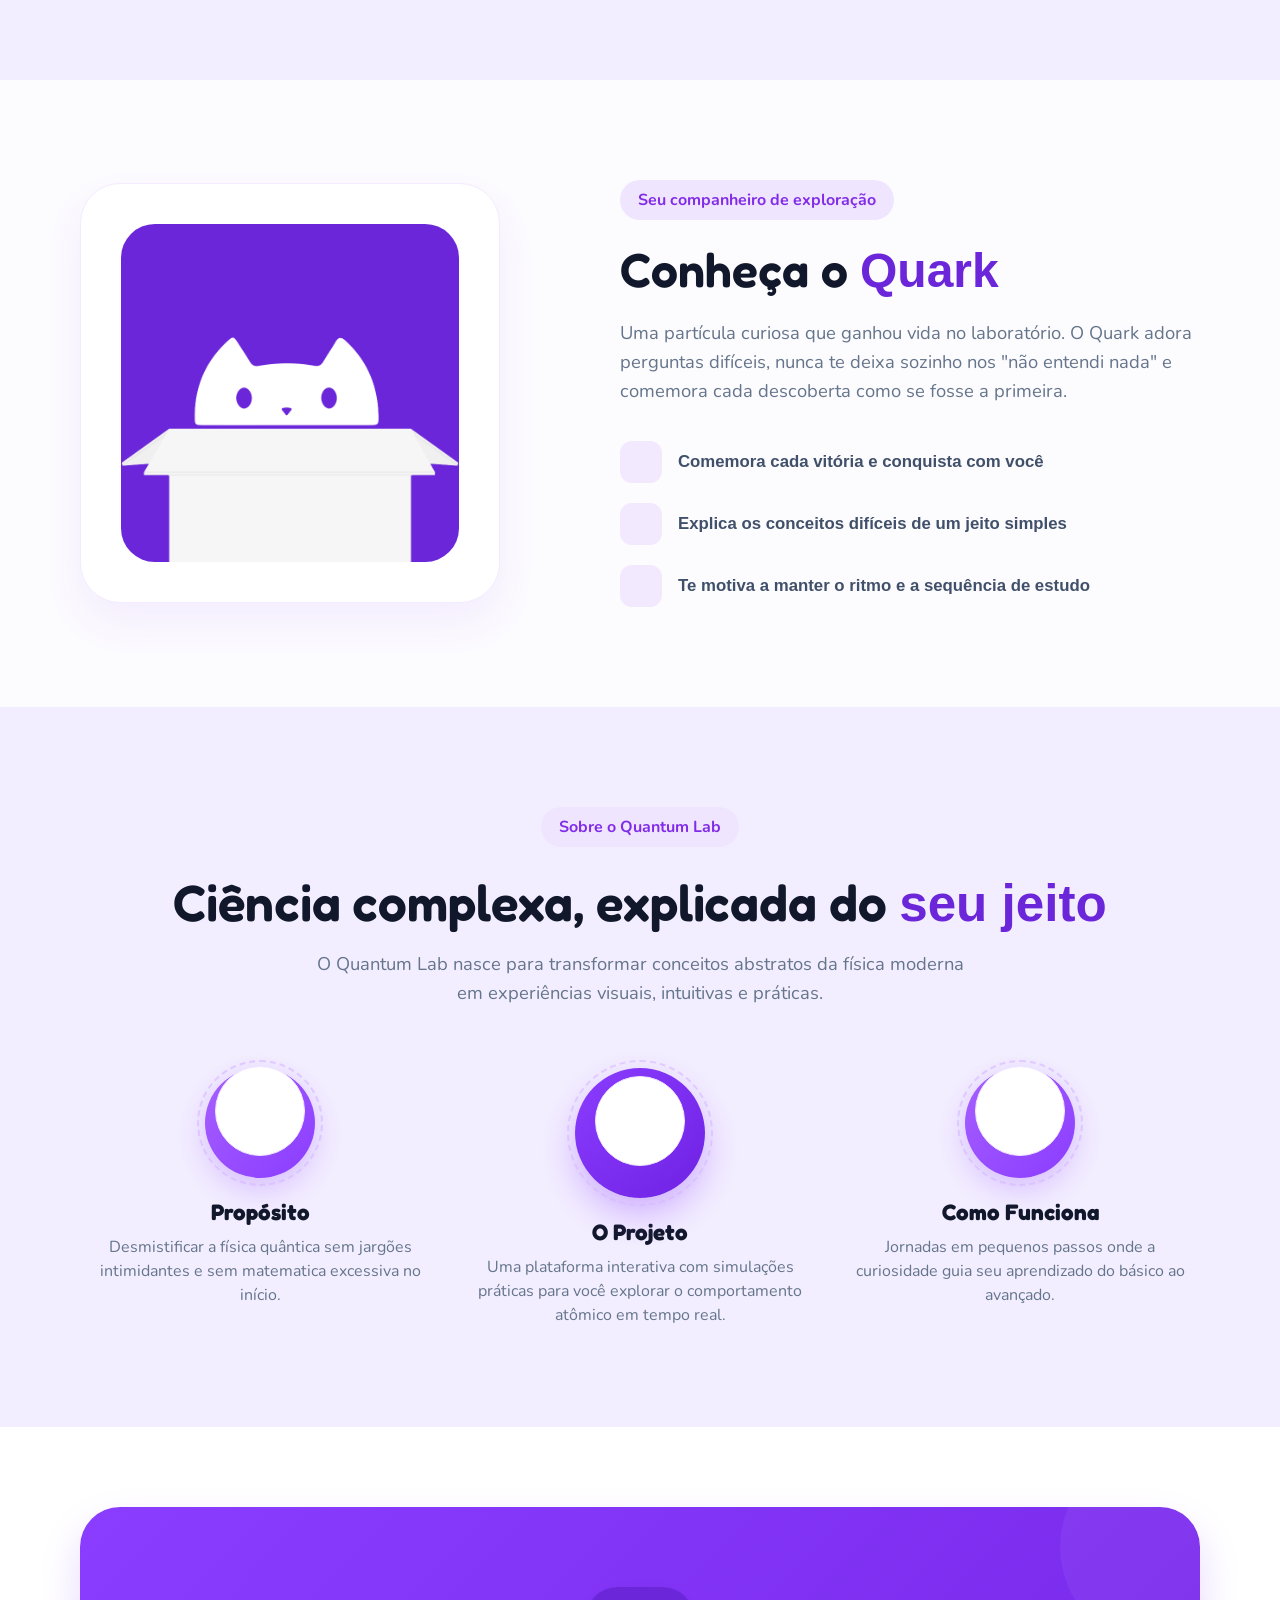
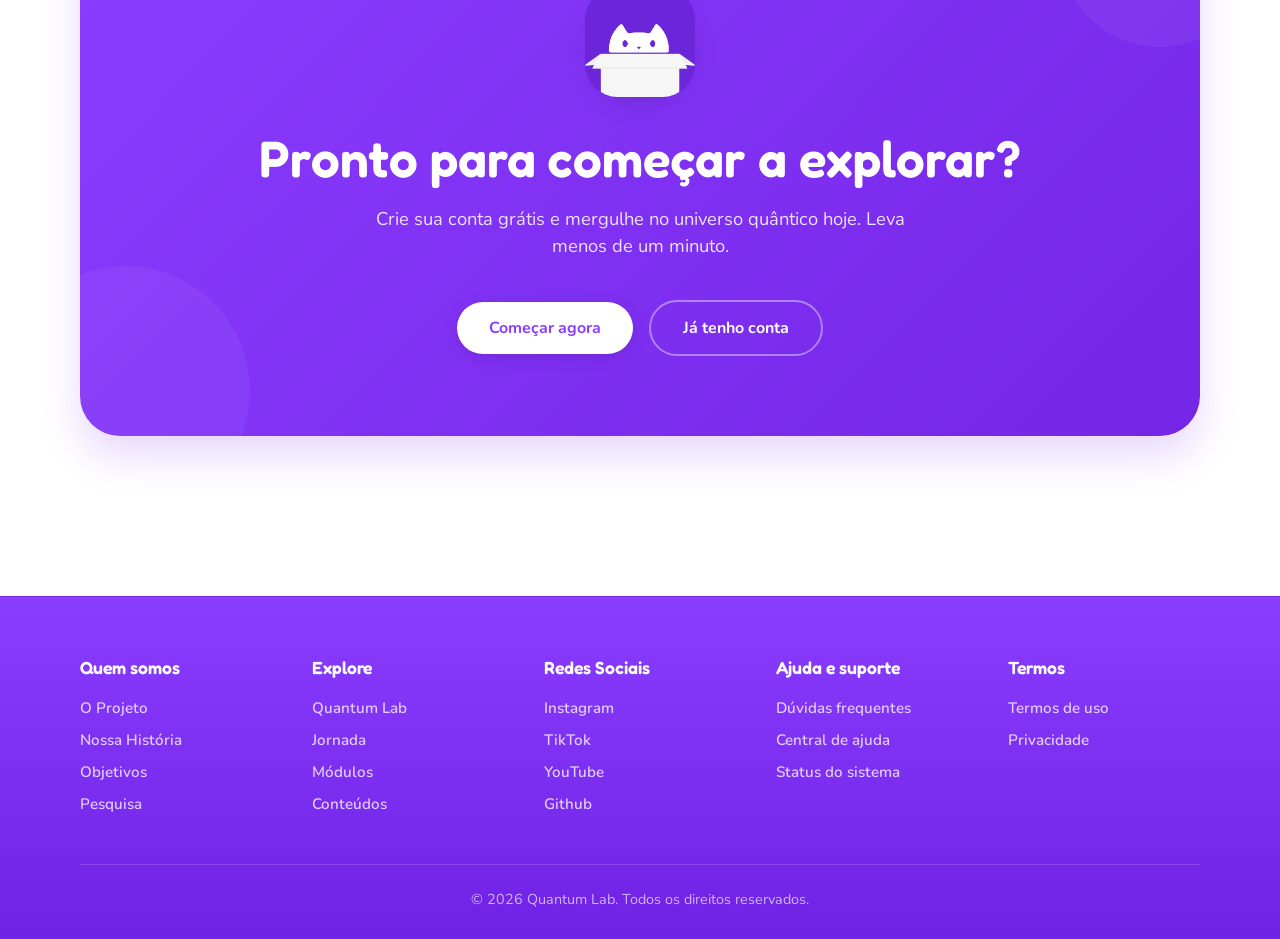
==== commit bf9cd841: "menu lateral" ====
--- a/templates/index.html
+++ b/templates/index.html
@@ -26,7 +26,7 @@
 
         <div class="acoes">
             <a href="#" class="link-entrar">Entrar</a>
-            <a href="#" class="botao1">Começar</a>
+            <a href="homepage.html  " class="botao1">Começar</a>
         </div>
 
     </header>
@@ -45,7 +45,7 @@
                     <p>Comece pelo básico. Explore o estranho. Descubra o quântico</p>
                     
                     <div class="hero-botoes">
-                        <a href="#" class="botao1">Começar a explorar</a>
+                        <a href="homepage.html" class="botao1">Começar a explorar</a>
                         <a href="#jornada" class="botao2">Ver a jornada</a>
                     </div>
                     
--- a/static/styles/main.css
+++ b/static/styles/main.css
@@ -12,14 +12,63 @@
 }
 
 h1, h2{
-    font-family: 'fredoka', sans-serif;
-    font-weight: 600;
+  font-family: 'fredoka', sans-serif;
+  font-weight: 600;
 }
 
 p{
-    font-family: "Nunito", sans-serif;
-    color: #65758b;
+  font-family: "Nunito", sans-serif;
+  color: #65758b;
 }
 .roxo{
-    color: #6b26d9;
+  color: #6b26d9;
 }
+
+* {
+  margin: 0;
+  padding: 0;
+  box-sizing: border-box;
+  font-family: sans-serif;
+}
+
+.menu-lateral {
+  position: fixed;
+  top: 0;
+  left: 0;
+  height: 100vh;          
+  width: 250px;          
+  background: linear-gradient(180deg, #8b3dff 0%, #6f22e3 100%);  
+  color: #ffffff;
+  padding: 20px 0;
+  display: flex;
+  flex-direction: column;
+}
+
+.logo {
+  padding: 0 20px 30px 20px;
+  text-align: center;
+  border-bottom: 1px solid white;
+}
+
+.nav-links {
+  list-style: none;
+  margin-top: 20px;
+}
+
+.nav-links li a {
+  display: block;
+  padding: 15px 25px;
+  color: white;
+  text-decoration: none;
+}
+
+.menu-lateral li{
+  margin: 10% 10%;
+  border: solid 1px none;
+  border-radius: 15px;
+  transition: background-color 1s ease-in-out;
+}
+
+.menu-lateral li:hover{
+  transform: scale(1.1); 
+}
--- a/static/styles/index.css
+++ b/static/styles/index.css
@@ -100,13 +100,10 @@
 }
 
 #inicio {
-    min-height: calc(100vh - 86px);
-    padding: 80px;
-    background: linear-gradient(
-        180deg,
-        #f8f6ff 0%,
-        #ffffff 100%
-    );
+    margin-top: 50px;
+    min-height: 900px;   
+    padding: 40px 80px;
+    background: #ffffff;
 }
 
 .hero-conteudo {
@@ -823,4 +820,157 @@
     font-family: 'Nunito', sans-serif;
     color: #d1b3ff;
     font-size: 0.9rem;
+}
+
+/* RESPONSIVIDADE DA PAGINA */
+
+/* =================================================================atia
+   RESPONSIVIDADE (MOBILE & TABLET)
+   ================================================================ */
+
+@media (max-width: 1024px) {
+    /* Header */
+    header {
+        padding: 20px 30px;
+    }
+
+    .links {
+        display: none; /* Pode ser substituído futuramente por um menu hambúrguer */
+    }
+
+    /* Seção Início (Hero) */
+    #inicio {
+        min-height: auto;
+        padding: 60px 30px;
+    }
+
+    .hero-conteudo {
+        flex-direction: column-reverse;
+        text-align: center;
+        gap: 40px;
+    }
+
+    .hero-texto {
+        max-width: 100%;
+    }
+
+    .hero-botoes {
+        justify-content: center;
+        flex-wrap: wrap;
+    }
+
+    .hero-mascote {
+        width: 320px;
+        height: 320px;
+    }
+
+    /* Jornada / Trilha */
+    #jornada {
+        padding: 60px 20px;
+    }
+
+    .trilha {
+        flex-direction: column;
+        gap: 40px;
+        align-items: center;
+    }
+
+    .linha-trilha {
+        display: none; /* Oculta a linha horizontal no mobile para evitar quebras */
+    }
+
+    .passo-item {
+        width: 100%;
+        max-width: 300px;
+    }
+
+    /* Seção Mascote */
+    #mascote {
+        padding: 60px 20px;
+    }
+
+    .mascote-container {
+        flex-direction: column;
+        text-align: center;
+        gap: 40px;
+    }
+
+    .mascote-card {
+        width: 300px;
+        height: 300px;
+        padding: 30px;
+    }
+
+    .mascote-texto {
+        max-width: 100%;
+    }
+
+    .mascote-lista li {
+        justify-content: flex-start;
+        text-align: left;
+    }
+
+    /* Seção Sobre */
+    #sobre {
+        padding: 60px 20px;
+    }
+
+    .sobre-circulos-grid {
+        flex-direction: column;
+        align-items: center;
+    }
+
+    .circulo-card {
+        max-width: 100%;
+    }
+
+    /* CTA Final */
+    #cta-final {
+        padding: 40px 20px;
+    }
+
+    .cta-card {
+        padding: 50px 20px;
+        border-radius: 30px;
+    }
+
+    .cta-botoes {
+        flex-direction: column;
+        width: 100%;
+    }
+
+    .cta-botoes a {
+        width: 100%;
+        box-sizing: border-box;
+    }
+
+    /* Footer */
+    .footer-simples {
+        padding: 40px 20px 20px;
+    }
+}
+
+@media (max-width: 480px) {
+    /* Ajustes finos para telas muito pequenas (smartphones compactos) */
+    header {
+        padding: 15px 20px;
+    }
+
+    .acoes .link-entrar {
+        display: none; /* Oculta o link entrar se faltar espaço, mantendo o botão principal */
+    }
+
+    .hero-texto h1 {
+        font-size: 2.5rem;
+    }
+
+    .hero-mascote {
+        width: 260px;
+        height: 260px;
+    }
+
+    .mascote-card {
+        width: 260px;
+        height: 260px;
+    }
 }
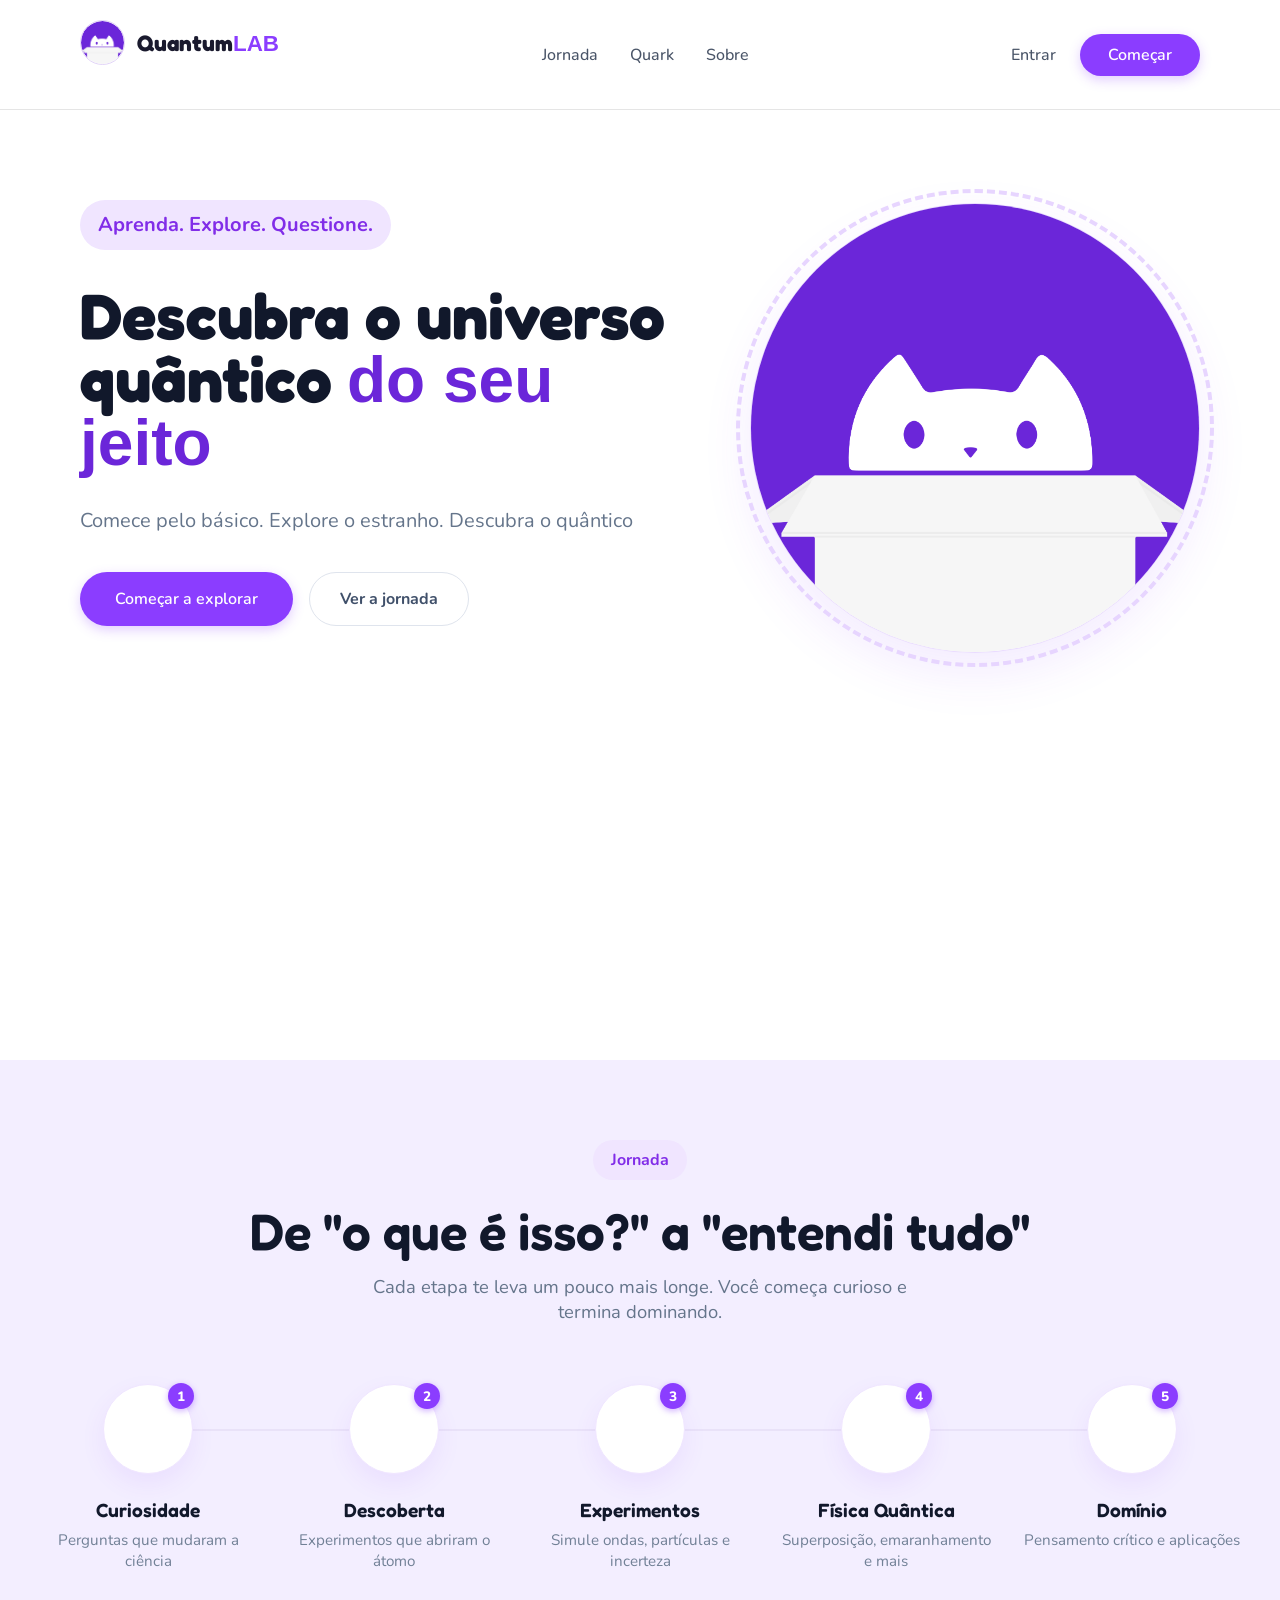
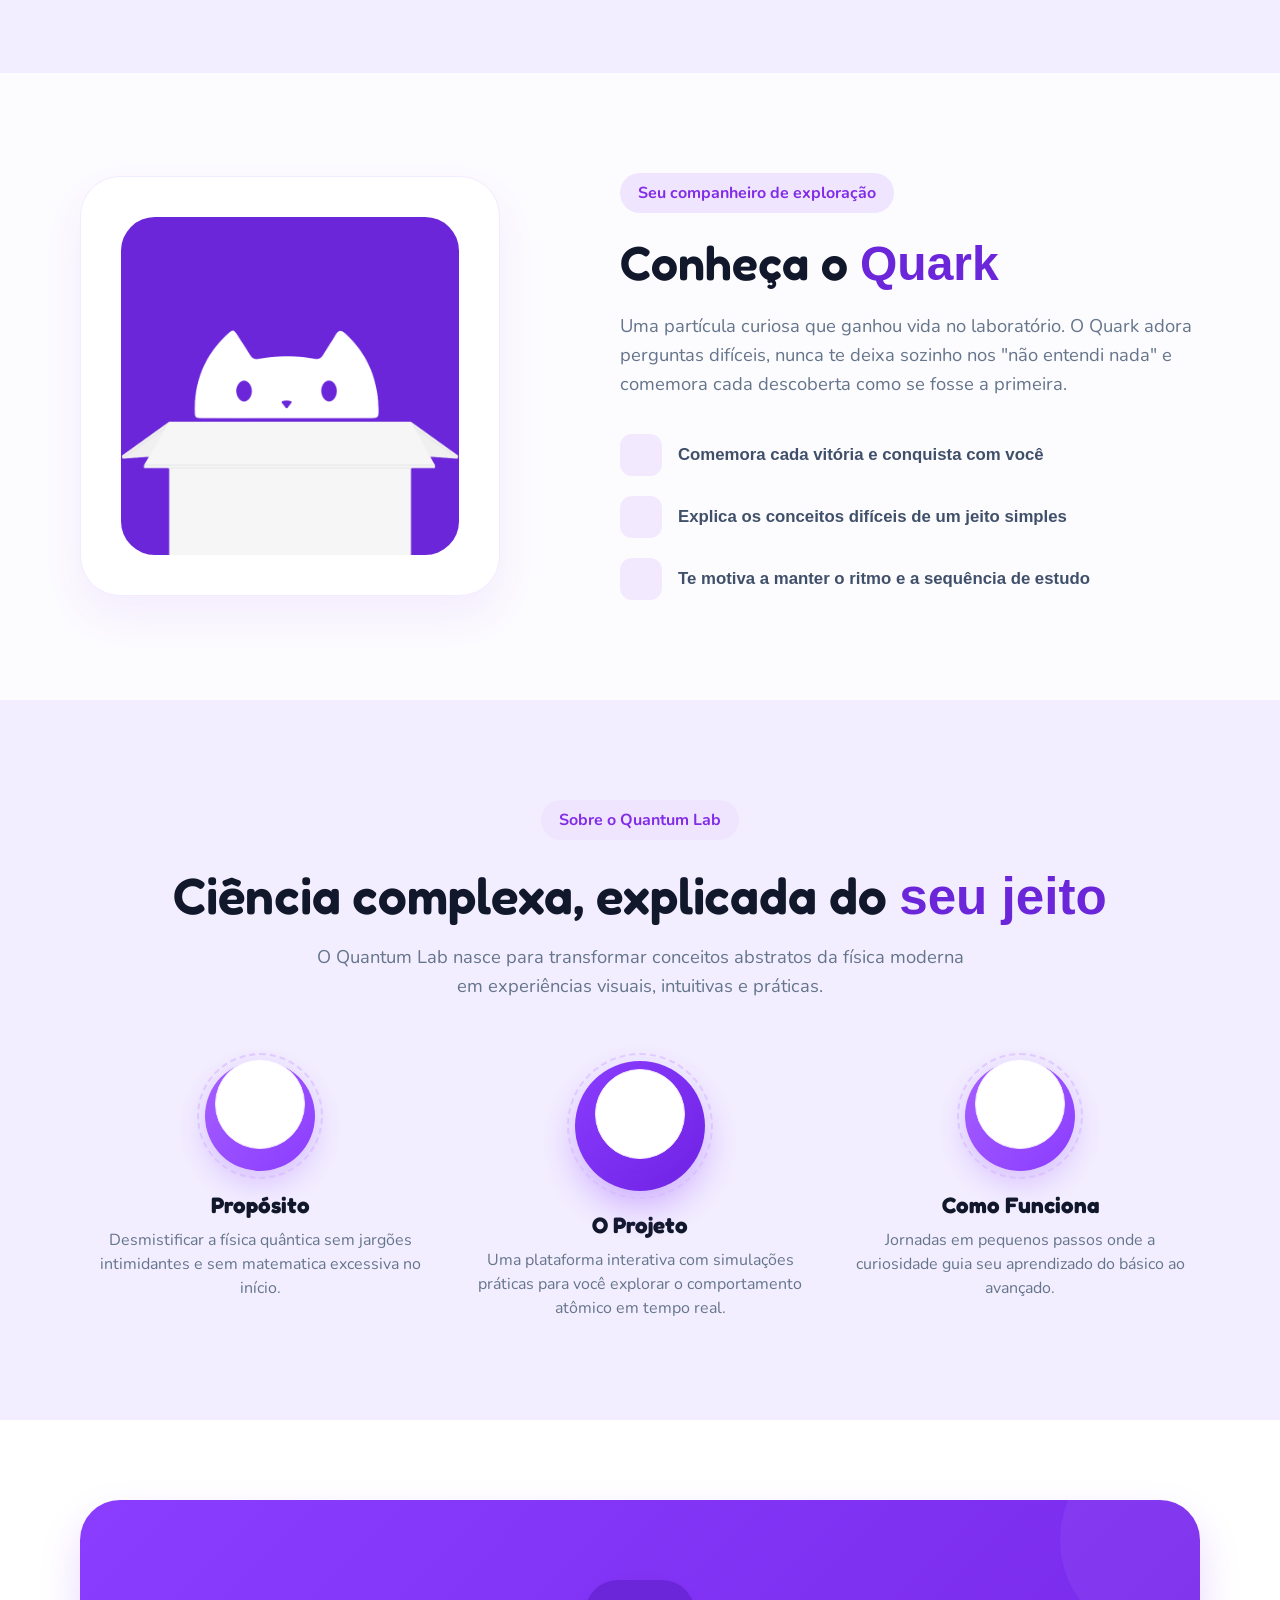
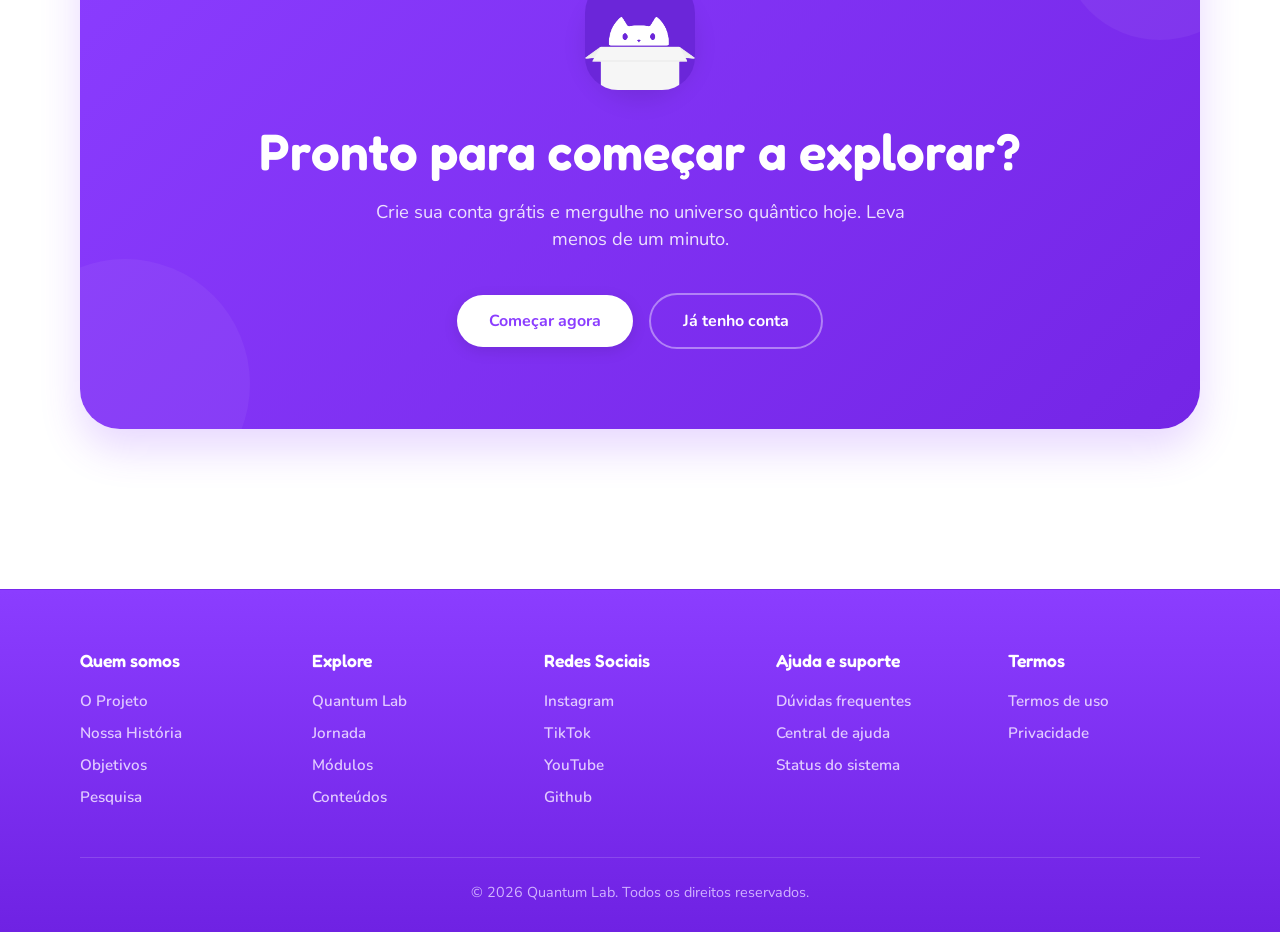
==== commit f8a5f472: "homepage" ====
--- a/templates/index.html
+++ b/templates/index.html
@@ -3,6 +3,7 @@
 <head>
     <meta charset="UTF-8">
     <meta name="viewport" content="width=device-width, initial-scale=1.0">
+    <meta name="view-transition" content="same-origin">
     <title>Quantum LAB</title>
     <link rel="stylesheet" href="../static/styles/main.css">
     <link rel="stylesheet" href="../static/styles/index.css">
--- a/static/styles/main.css
+++ b/static/styles/main.css
@@ -31,44 +31,104 @@
   font-family: sans-serif;
 }
 
+
 .menu-lateral {
-  position: fixed;
-  top: 0;
-  left: 0;
-  height: 100vh;          
-  width: 250px;          
-  background: linear-gradient(180deg, #8b3dff 0%, #6f22e3 100%);  
-  color: #ffffff;
-  padding: 20px 0;
-  display: flex;
-  flex-direction: column;
+    position: fixed;
+    top: 0;
+    left: 0;
+    height: 100vh;
+    width: 250px;
+    background-color: #ffffff;
+    border-right: 1px solid #f1f5f9;
+    padding: 24px 16px;
+    display: flex;
+    flex-direction: column;
 }
 
 .logo {
-  padding: 0 20px 30px 20px;
-  text-align: center;
-  border-bottom: 1px solid white;
+    display: flex;
+    align-items: center;
+    gap: 10px;
+    padding-bottom: 24px;
+}
+
+.logo-icon {
+    width: 36px;
+    height: 36px;
+    background-color: #6b26d9;
+;
+    color: #ffffff;
+    border-radius: 10px;
+    display: flex;
+    align-items: center;
+    justify-content: center;
+    font-size: 1.1rem;
+}
+
+.logo h2 {
+    font-family: 'Fredoka', sans-serif;
+    color: #0f172a;
+    font-size: 1.3rem;
+}
+
+.logo span {
+    color: #6b26d9;
+}
+
+.search-bar {
+    display: flex;
+    align-items: center;
+    background-color: #f8fafc;
+    border: 1px solid #f1f5f9;
+    border-radius: 12px;
+    padding: 8px 12px;
+    gap: 10px;
+    margin-bottom: 20px;
+    color: #94a3b8;
+}
+
+.search-bar input {
+    border: none;
+    background: transparent;
+    outline: none;
+    width: 100%;
+    font-size: 0.85rem;
 }
 
 .nav-links {
-  list-style: none;
-  margin-top: 20px;
+    list-style: none;
+    display: flex;
+    flex-direction: column;
+    gap: 4px;
 }
 
 .nav-links li a {
-  display: block;
-  padding: 15px 25px;
-  color: white;
-  text-decoration: none;
+    display: flex;
+    align-items: center;
+    gap: 12px;
+    padding: 10px 14px;
+    color: #64748b;
+    font-weight: 700;
+    text-decoration: none;
+    border-radius: 12px;
+    font-size: 0.9rem;
+    transition: all 0.2s;
 }
 
-.menu-lateral li{
-  margin: 10% 10%;
-  border: solid 1px none;
-  border-radius: 15px;
-  transition: background-color 1s ease-in-out;
+.nav-links li.active a,
+.nav-links li a:hover {
+    background-color: #f0e6ff;
+    color: #6b26d9;
 }
 
-.menu-lateral li:hover{
-  transform: scale(1.1); 
-}
+.dark-mode-toggle {
+    margin-top: auto;
+    display: flex;
+    align-items: center;
+    gap: 10px;
+    color: #64748b;
+    font-size: 0.85rem;
+    font-weight: 700;
+    cursor: pointer;
+    padding: 10px 14px;
+}
